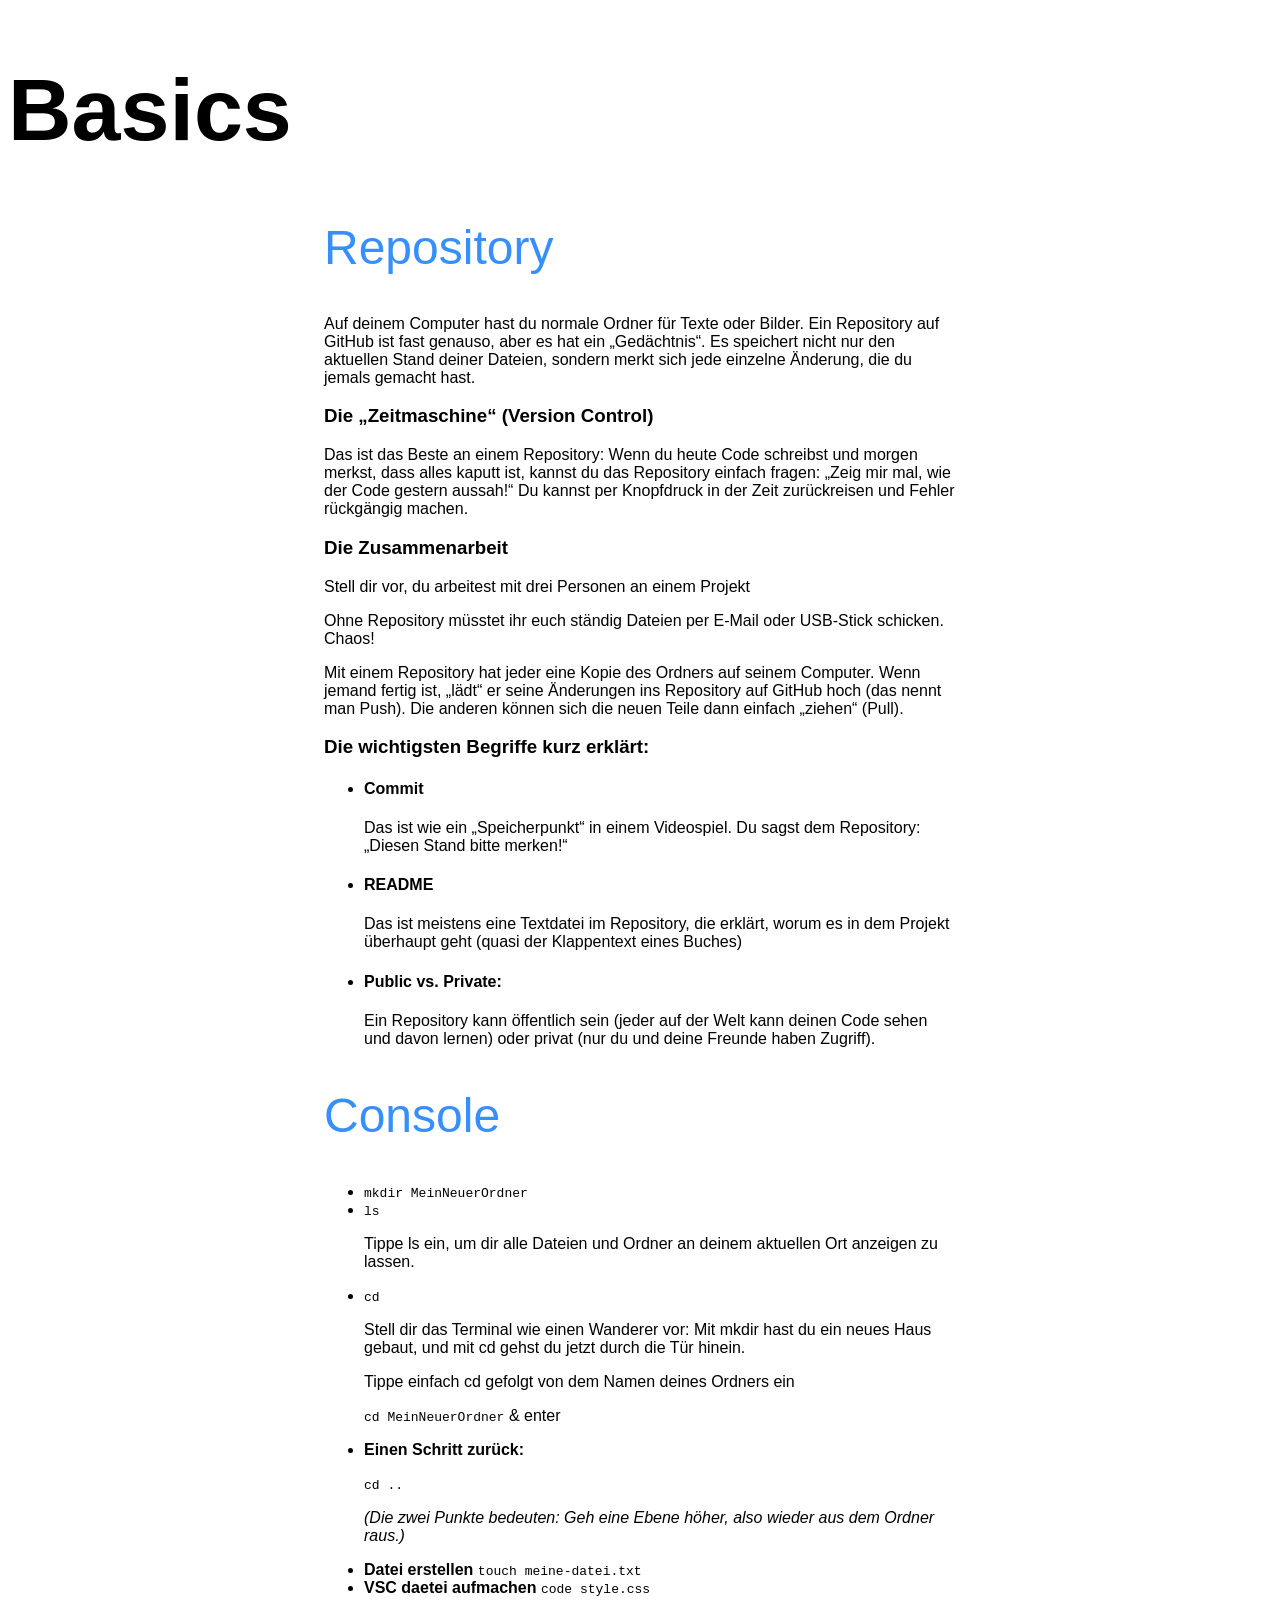
==== index.html @ eafca386 "content update" ====
<!DOCTYPE html>
<html lang="en">
<head>
    <meta charset="UTF-8">
    <meta name="viewport" content="width=device-width, initial-scale=1.0">
    <title>pian 01</title>
    <link rel="stylesheet" href="css/style.css">
</head>
<body>
    <h1>Basics</h1>

    <section>
    <h2>Repository</h2>
    <p>Auf deinem Computer hast du normale Ordner für Texte oder Bilder. Ein Repository auf GitHub ist fast genauso, aber es hat ein „Gedächtnis“. Es speichert nicht nur den aktuellen Stand deiner Dateien, sondern merkt sich jede einzelne Änderung, die du jemals gemacht hast.</h2>

        <h3>Die „Zeitmaschine“ (Version Control)</h3>
    <p>Das ist das Beste an einem Repository: Wenn du heute Code schreibst und morgen merkst, dass alles kaputt ist, kannst du das Repository einfach fragen: „Zeig mir mal, wie der Code gestern aussah!“ Du kannst per Knopfdruck in der Zeit zurückreisen und Fehler rückgängig machen.</p>
    <h3>Die Zusammenarbeit</h3>
        <p>
            Stell dir vor, du arbeitest mit drei Personen an einem Projekt
        </p>
        <p>Ohne Repository müsstet ihr euch ständig Dateien per E-Mail oder USB-Stick schicken. Chaos!</p>
     <p>
        Mit einem Repository hat jeder eine Kopie des Ordners auf seinem Computer. Wenn jemand fertig ist, „lädt“ er seine Änderungen ins Repository auf GitHub hoch (das nennt man Push). Die anderen können sich die neuen Teile dann einfach „ziehen“ (Pull).
    </p>

        <h3>Die wichtigsten Begriffe kurz erklärt:</h3>
        <ul>
            <li>
                <h4>Commit</h4>
                <p>Das ist wie ein „Speicherpunkt“ in einem Videospiel. Du sagst dem Repository: „Diesen Stand bitte merken!“</p>
            </li>
            <li>
                <h4>README</h4>
                <p>
                    Das ist meistens eine Textdatei im Repository, die erklärt, worum es in dem Projekt überhaupt geht (quasi der Klappentext eines Buches)
                </p>

            </li>
            <li>
                <h4>Public vs. Private:</h4>
                <p>
                Ein Repository kann öffentlich sein (jeder auf der Welt kann deinen Code sehen und davon lernen) oder privat (nur du und deine Freunde haben Zugriff).
                </p>
            </li>
        </ul>

    </section>


    <section>
        <h2>Console</h2>
        <ul>
                <li>
                    <code>mkdir MeinNeuerOrdner</code>

                </li>
                <li>
                    <code>ls</code>
                    <p>
                        Tippe ls ein, um dir alle Dateien und Ordner an deinem aktuellen Ort anzeigen zu lassen.
                    </p>
                </li>
                <li>
                    <code>cd</code>
                    <p>
                    Stell dir das Terminal wie einen Wanderer vor: Mit mkdir hast du ein neues Haus gebaut, und mit cd gehst du jetzt durch die Tür hinein.
                    </p>
                    <p>
                        Tippe einfach cd gefolgt von dem Namen deines Ordners ein
                    </p>
                    <code>cd MeinNeuerOrdner</code> & enter
                </li>

                <li>
                    <p><strong>Einen Schritt zurück:</strong></p>
                    <code>cd ..</code>
                    <p>
                        <em>(Die zwei Punkte bedeuten: Geh eine Ebene höher, also wieder aus dem Ordner raus.)</em>
                    </p>
                </li>
                <li>
                    <strong>Datei erstellen</strong>
                    <code>touch meine-datei.txt</code>
                </li>
                <li>
                    <strong>VSC daetei aufmachen</strong>
                    <code>code style.css</code>
                </li>
        </ul>

        
    </section>
</body>
</html>
---- css/style.css ----
body{
    font-family: -apple-system, BlinkMacSystemFont, avenir next, avenir, segoe ui, helvetica neue, Adwaita Sans, Cantarell, Ubuntu, roboto, noto, helvetica, arial, sans-serif;

}
h1{
font-size: 88px;
}

h2{
    font-size: 48px;
    color: #378ffb;
    font-weight: 300;
}
section{

    max-width: 50%;
    margin: 0 auto;
}
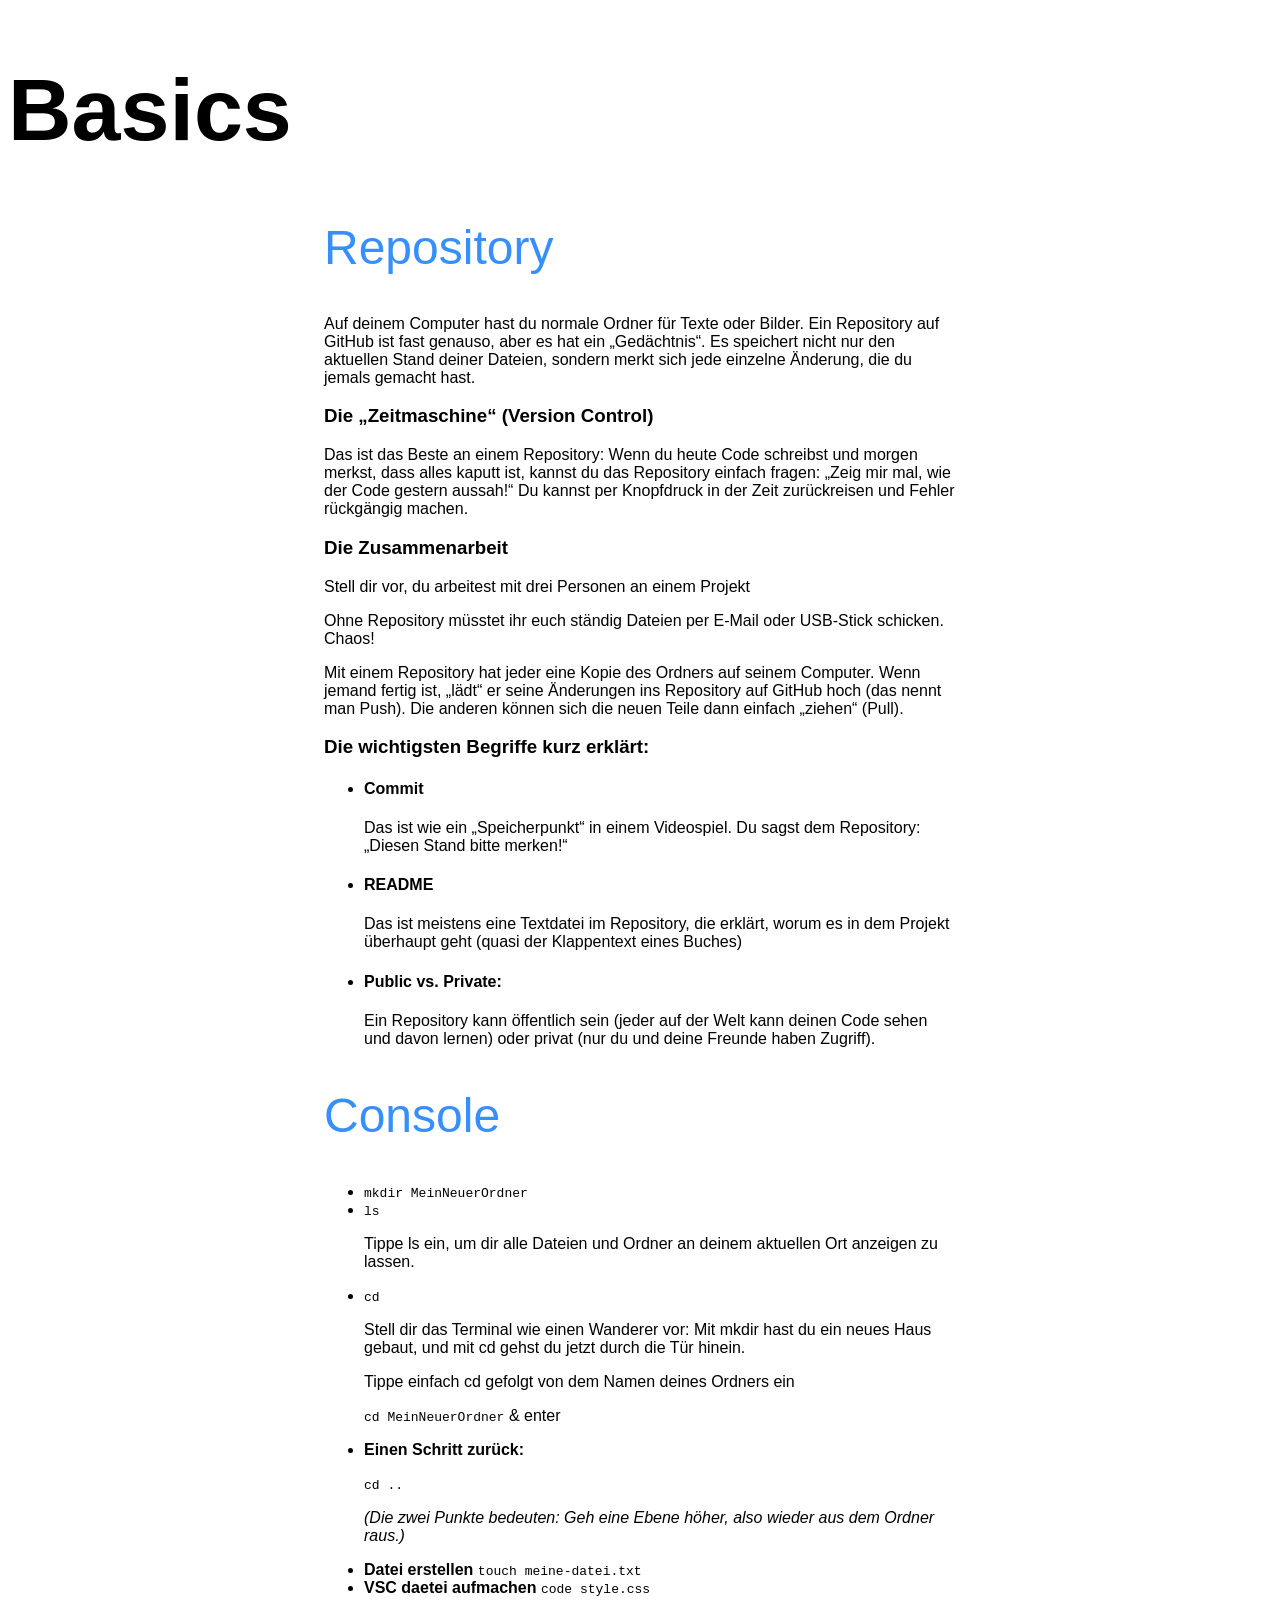
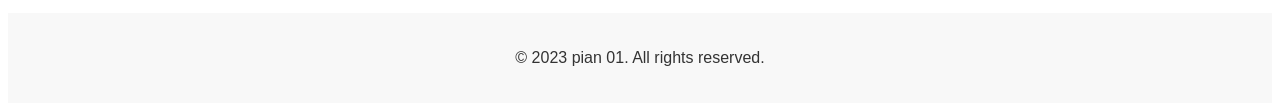
==== commit dde4be35: "update" ====
--- a/index.html
+++ b/index.html
@@ -91,5 +91,8 @@
 
         
     </section>
+    <footer>
+        <p>&copy; 2023 pian 01. All rights reserved.</p>
+    </footer>
 </body>
 </html>
--- a/css/style.css
+++ b/css/style.css
@@ -16,4 +16,11 @@
 
     max-width: 50%;
     margin: 0 auto;
+}
+footer{
+    text-align: center;
+    padding: 20px;
+    background-color: #f8f8f8;
+    color: #333;
+    font-size: 16px;
 }
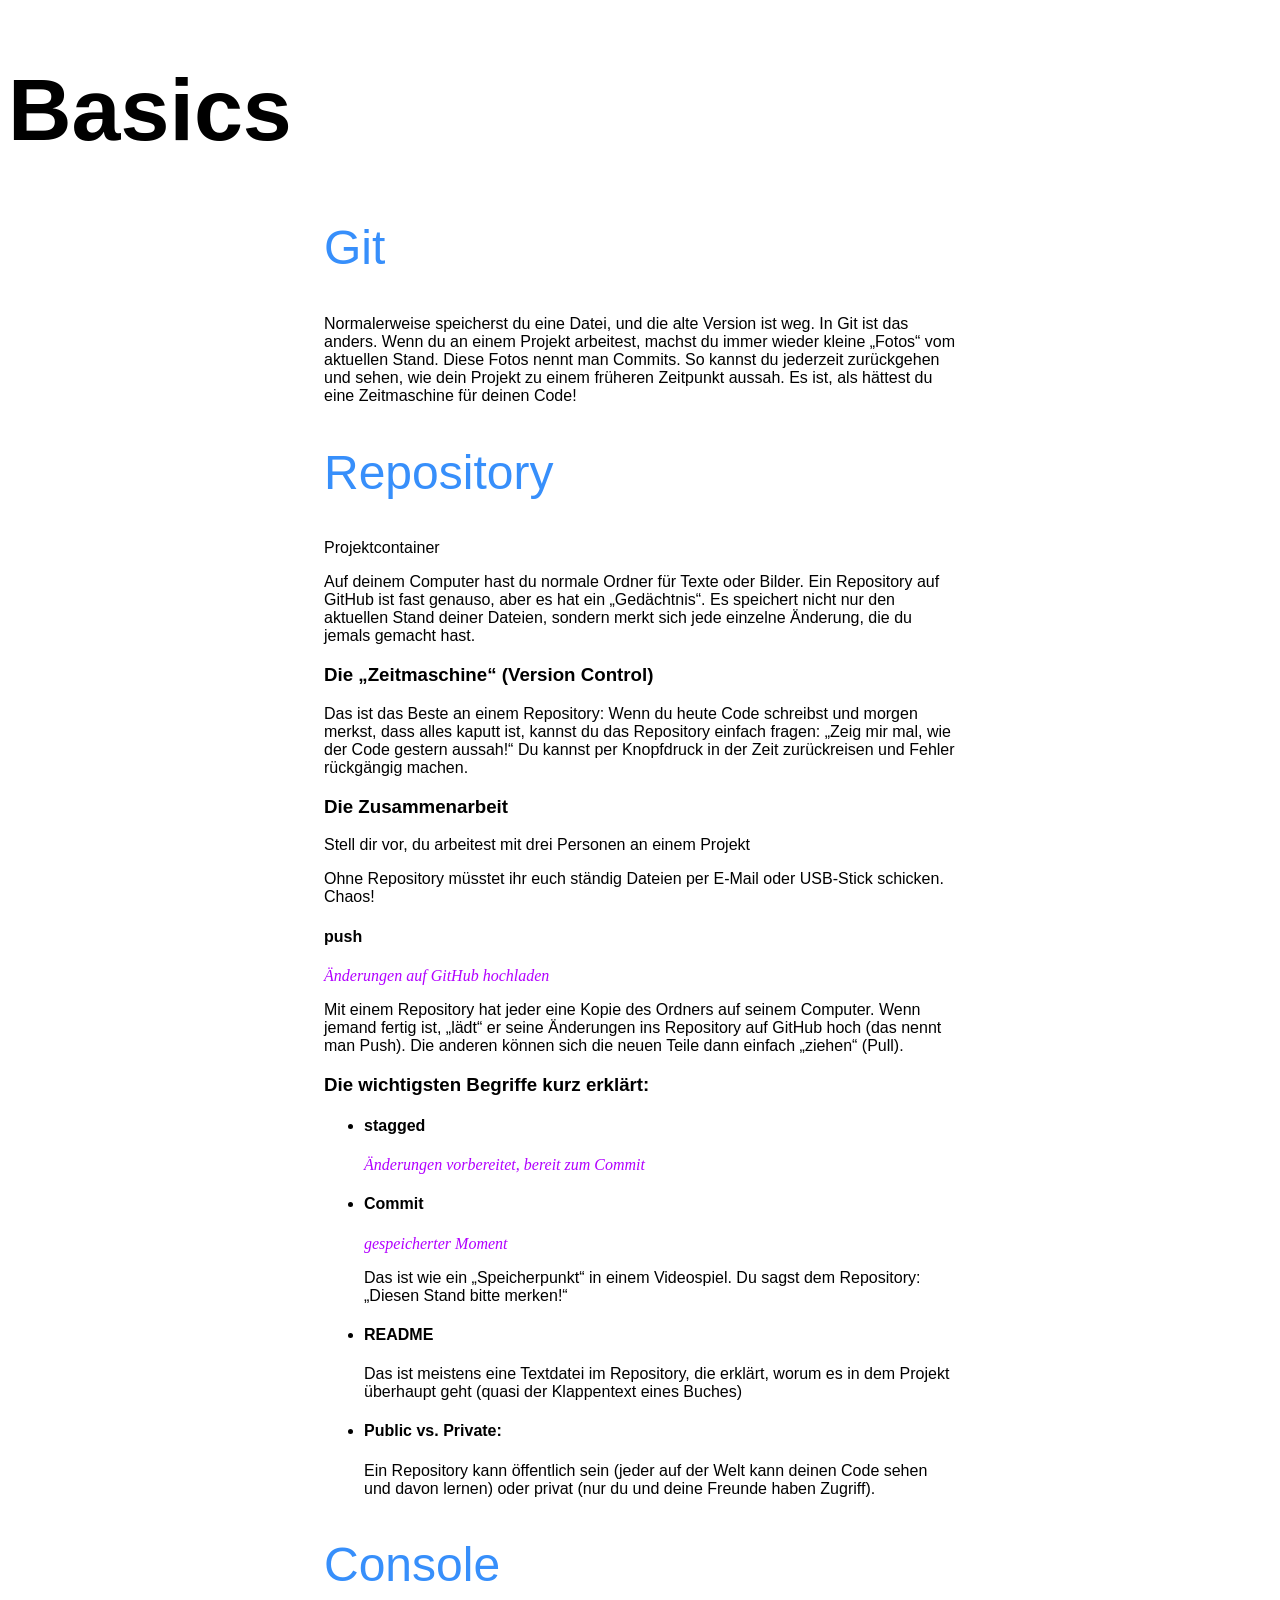
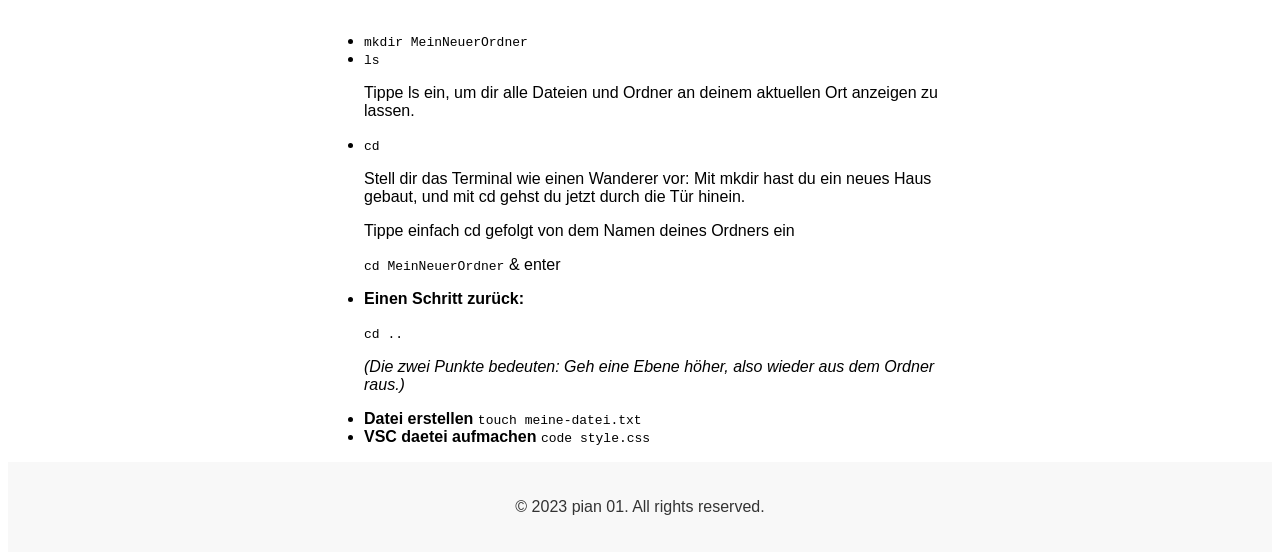
==== commit 0e92eac7: "content update" ====
--- a/index.html
+++ b/index.html
@@ -10,7 +10,19 @@
     <h1>Basics</h1>
 
     <section>
+        <h2>Git</h2>
+        <p>
+            Normalerweise speicherst du eine Datei, und die alte Version ist weg. In Git ist das anders. Wenn du an einem Projekt arbeitest, machst du immer wieder kleine „Fotos“ vom aktuellen Stand. Diese Fotos nennt man Commits. So kannst du jederzeit zurückgehen und sehen, wie dein Projekt zu einem früheren Zeitpunkt aussah. Es ist, als hättest du eine Zeitmaschine für deinen Code!
+        </p>
+    </section>
+
+
+
+    <section>
     <h2>Repository</h2>
+    <p>
+        Projektcontainer
+    </p>
     <p>Auf deinem Computer hast du normale Ordner für Texte oder Bilder. Ein Repository auf GitHub ist fast genauso, aber es hat ein „Gedächtnis“. Es speichert nicht nur den aktuellen Stand deiner Dateien, sondern merkt sich jede einzelne Änderung, die du jemals gemacht hast.</h2>
 
         <h3>Die „Zeitmaschine“ (Version Control)</h3>
@@ -20,6 +32,10 @@
             Stell dir vor, du arbeitest mit drei Personen an einem Projekt
         </p>
         <p>Ohne Repository müsstet ihr euch ständig Dateien per E-Mail oder USB-Stick schicken. Chaos!</p>
+
+
+    <h4>push</h4>
+    <p class="vokabel">Änderungen auf GitHub hochladen</p>
      <p>
         Mit einem Repository hat jeder eine Kopie des Ordners auf seinem Computer. Wenn jemand fertig ist, „lädt“ er seine Änderungen ins Repository auf GitHub hoch (das nennt man Push). Die anderen können sich die neuen Teile dann einfach „ziehen“ (Pull).
     </p>
@@ -27,7 +43,16 @@
         <h3>Die wichtigsten Begriffe kurz erklärt:</h3>
         <ul>
             <li>
+                <h4>stagged</h4>
+                <p class="vokabel">
+                    Änderungen vorbereitet, bereit zum Commit
+                </p>
+            </li>
+            <li>
                 <h4>Commit</h4>
+                <p class="vokabel">
+                    gespeicherter Moment
+                </p>
                 <p>Das ist wie ein „Speicherpunkt“ in einem Videospiel. Du sagst dem Repository: „Diesen Stand bitte merken!“</p>
             </li>
             <li>
--- a/css/style.css
+++ b/css/style.css
@@ -23,4 +23,12 @@
     background-color: #f8f8f8;
     color: #333;
     font-size: 16px;
+}
+
+.vokabel{
+    font-size: 16px;
+    color: #b200ff;
+    font-weight: 400;
+    font-family: Georgia, 'Times New Roman', Times, serif;
+    font-style: italic;
 }
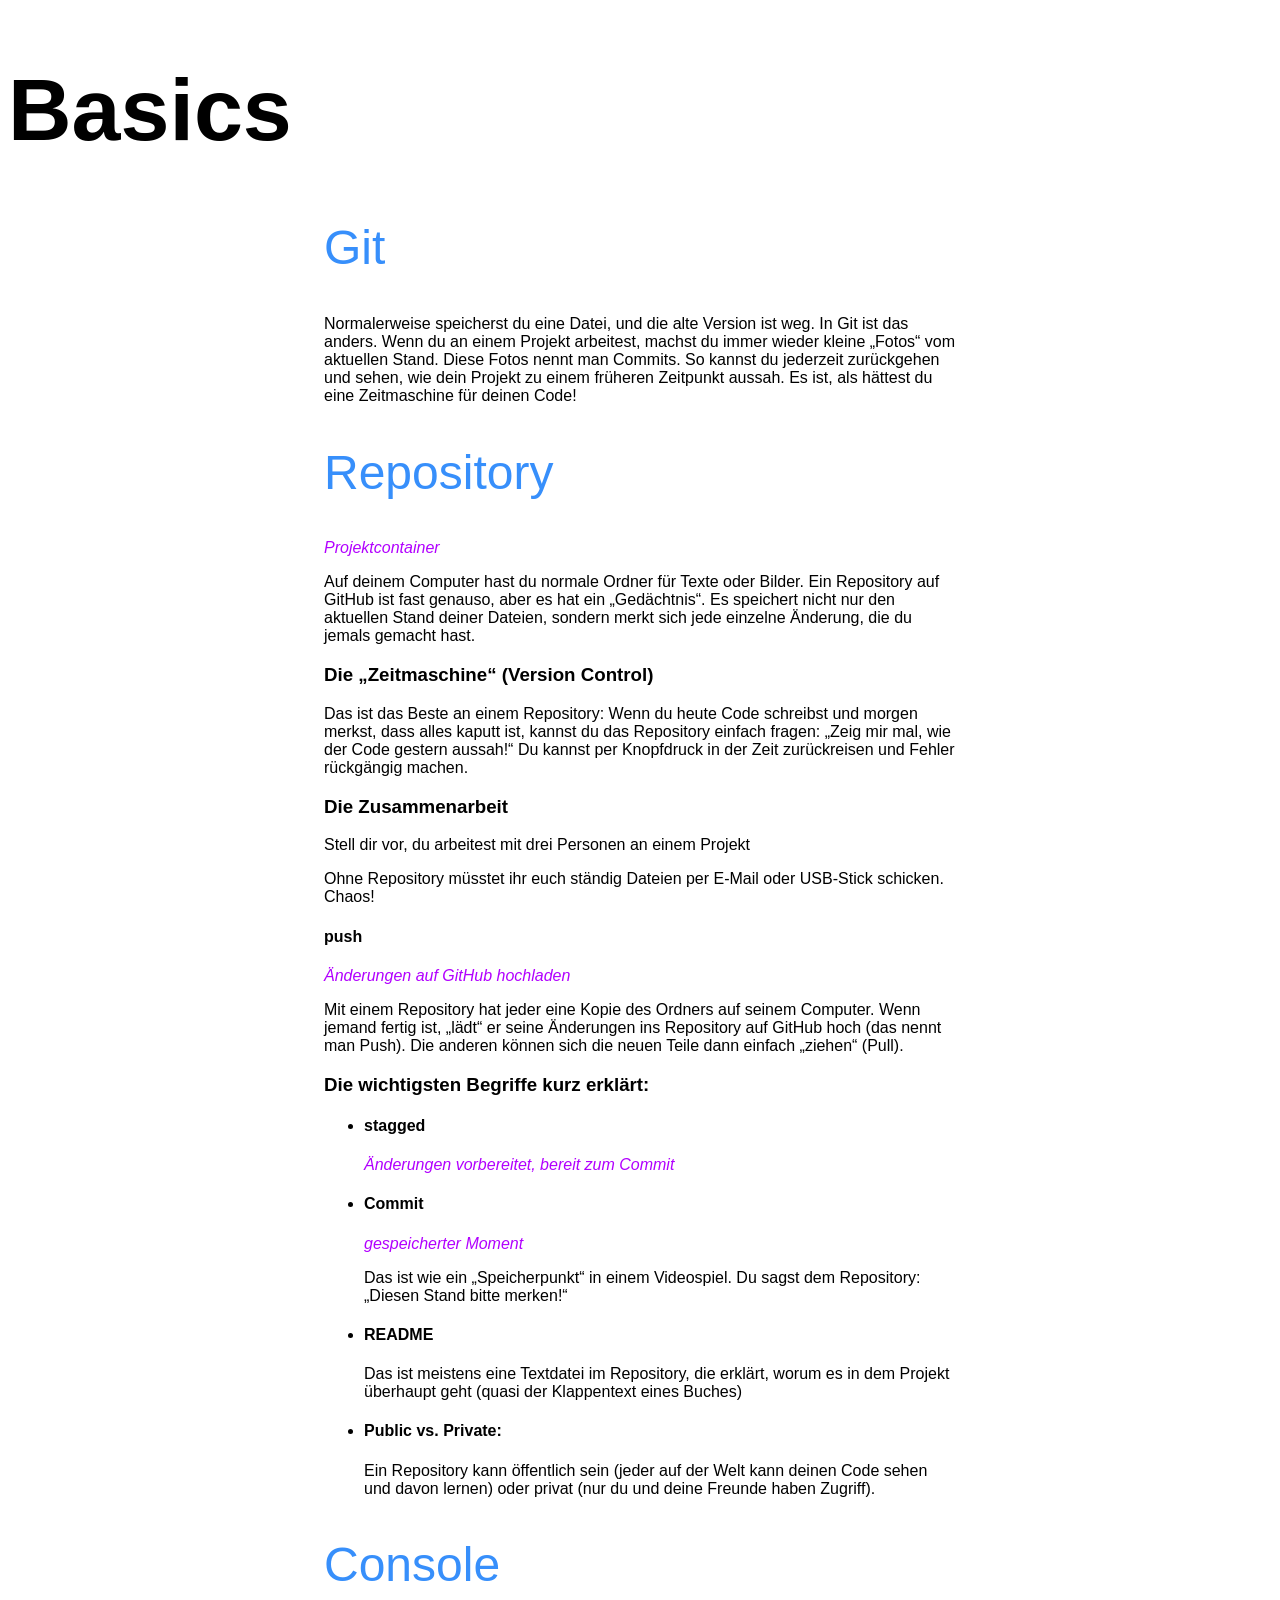
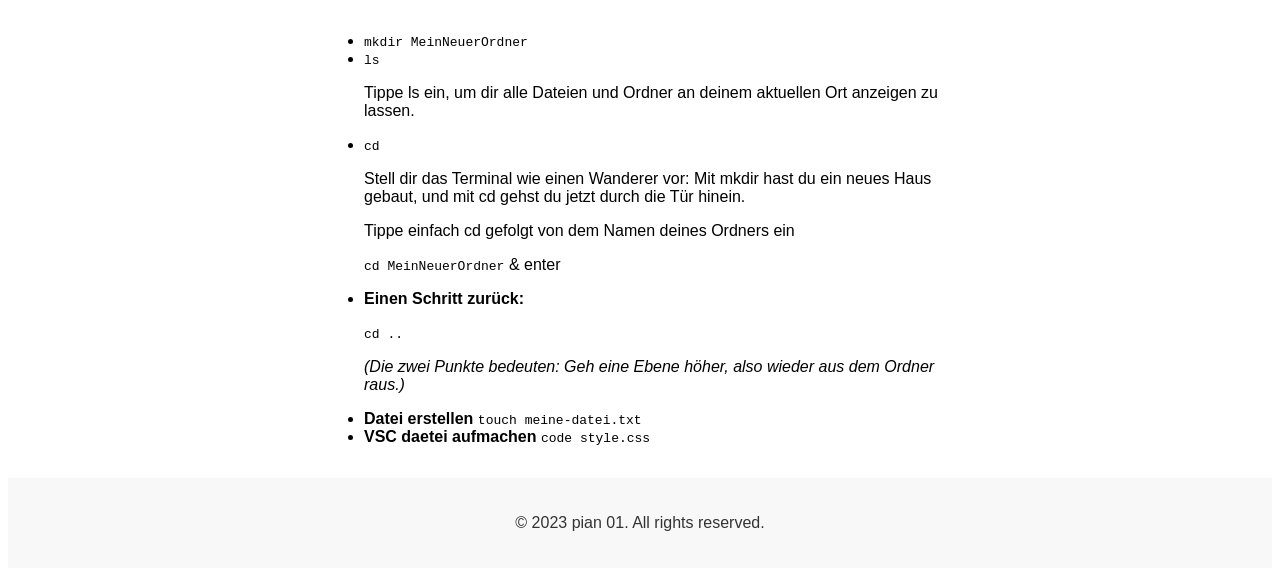
==== commit 87746ef0: "update" ====
--- a/index.html
+++ b/index.html
@@ -20,7 +20,7 @@
 
     <section>
     <h2>Repository</h2>
-    <p>
+    <p class="vokabel">
         Projektcontainer
     </p>
     <p>Auf deinem Computer hast du normale Ordner für Texte oder Bilder. Ein Repository auf GitHub ist fast genauso, aber es hat ein „Gedächtnis“. Es speichert nicht nur den aktuellen Stand deiner Dateien, sondern merkt sich jede einzelne Änderung, die du jemals gemacht hast.</h2>
--- a/css/style.css
+++ b/css/style.css
@@ -16,6 +16,7 @@
 
     max-width: 50%;
     margin: 0 auto;
+    margin-bottom: 2rem;
 }
 footer{
     text-align: center;
@@ -28,7 +29,7 @@
 .vokabel{
     font-size: 16px;
     color: #b200ff;
-    font-weight: 400;
-    font-family: Georgia, 'Times New Roman', Times, serif;
+    font-weight: 300;
+    /* font-family: Georgia, 'Times New Roman', Times, serif; */
     font-style: italic;
 }
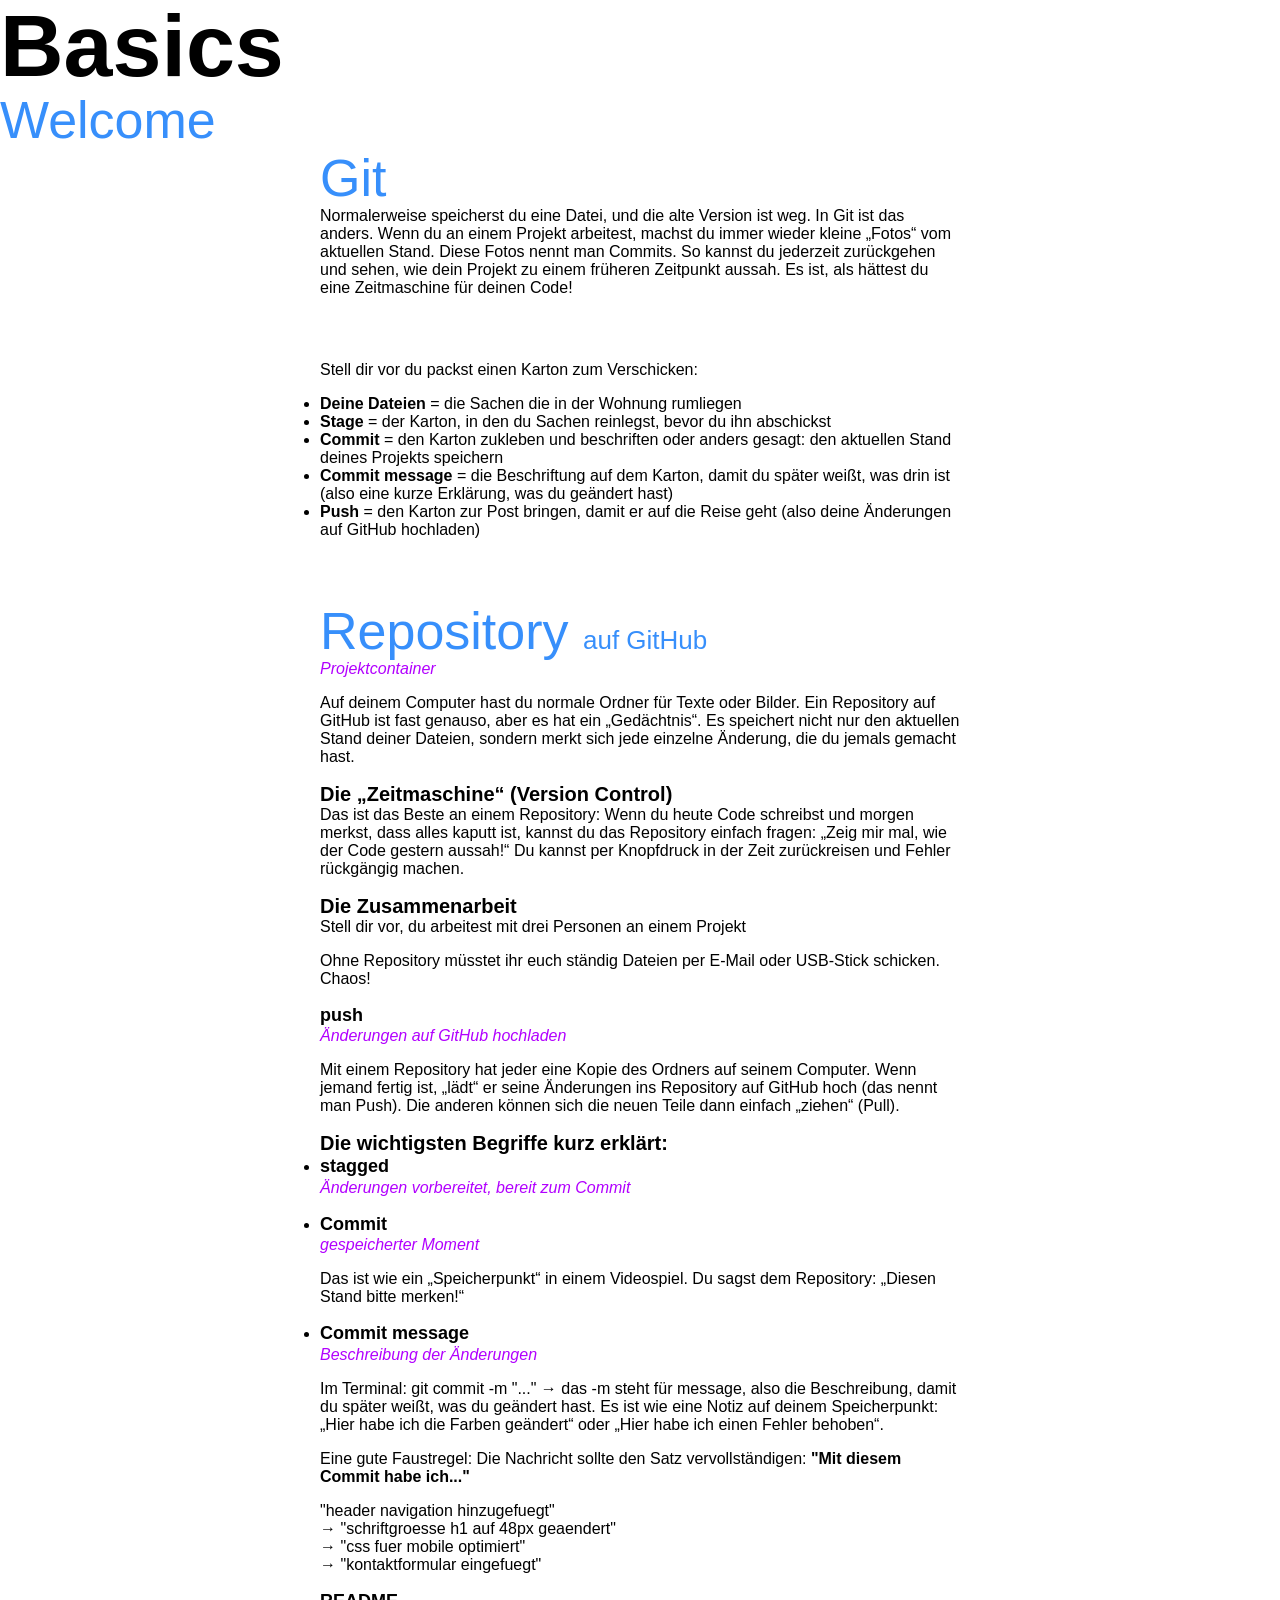
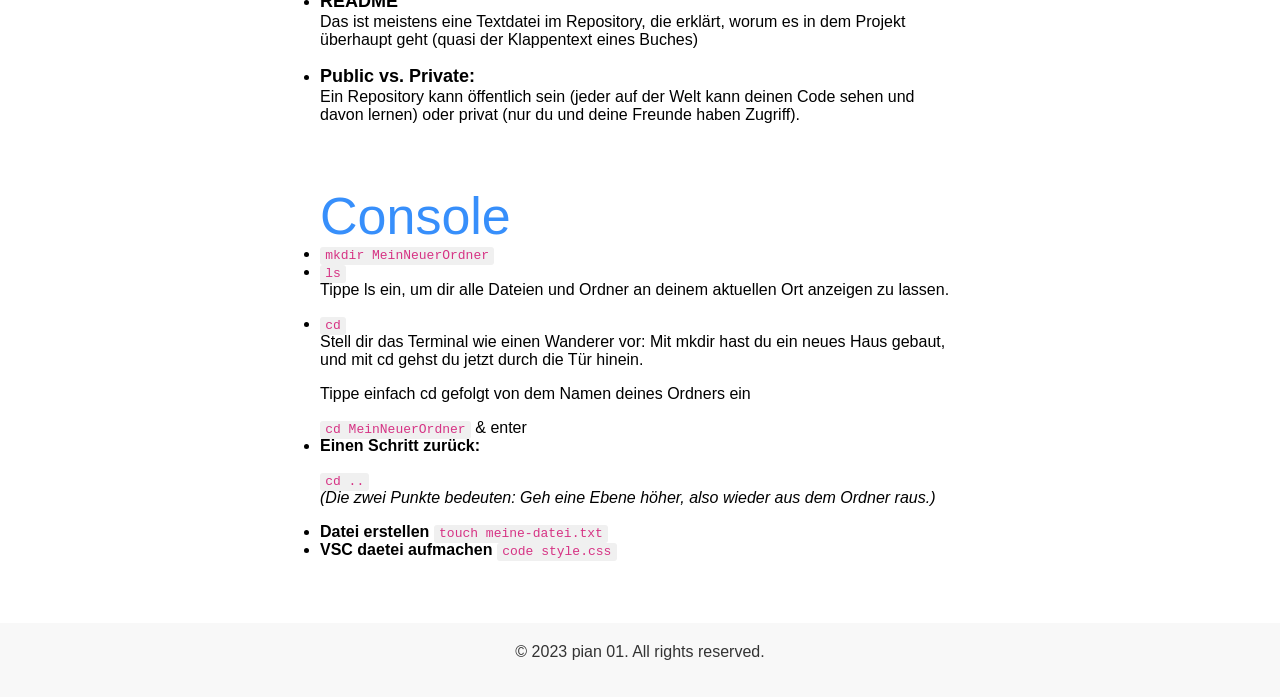
==== commit e5cf8a2e: "add Welcome heading and expand content and styles - add h2 "Welcome" after the main h1 - add Karton/" ====
--- a/index.html
+++ b/index.html
@@ -8,6 +8,7 @@
 </head>
 <body>
     <h1>Basics</h1>
+    <h2>Welcome</h2>
 
     <section>
         <h2>Git</h2>
@@ -17,9 +18,29 @@
     </section>
 
 
+    <section>
+        <p>
+            Stell dir vor du packst einen Karton zum Verschicken:
+        </p>
+        <ul>
+            <li><strong>Deine Dateien</strong> = die Sachen die in der Wohnung rumliegen</li>
+            <li>
+                <strong>Stage</strong> = der Karton, in den du Sachen reinlegst, bevor du ihn abschickst
+            </li>
+            <li><strong>Commit</strong> = den Karton zukleben und beschriften oder anders gesagt: den aktuellen Stand deines Projekts speichern
+            </li>
+            <li>
+                <strong>Commit message </strong> = die Beschriftung auf dem Karton, damit du später weißt, was drin ist (also eine kurze Erklärung, was du geändert hast)
+            </li>
+            <li>
+                <strong>Push</strong> = den Karton zur Post bringen, damit er auf die Reise geht (also deine Änderungen auf GitHub hochladen)
+            </li>
+        </ul>
+    </section>
+
 
     <section>
-    <h2>Repository</h2>
+    <h2>Repository <span>auf GitHub</span></h2>
     <p class="vokabel">
         Projektcontainer
     </p>
@@ -55,6 +76,25 @@
                 </p>
                 <p>Das ist wie ein „Speicherpunkt“ in einem Videospiel. Du sagst dem Repository: „Diesen Stand bitte merken!“</p>
             </li>
+            <li>
+                <h4>Commit message</h4>
+                <p class="vokabel">
+                    Beschreibung der Änderungen
+                </p>  
+                <p>
+                Im Terminal: git commit -m "..." → das -m steht für message, also die Beschreibung, damit du später weißt, was du geändert hast. Es ist wie eine Notiz auf deinem Speicherpunkt: „Hier habe ich die Farben geändert“ oder „Hier habe ich einen Fehler behoben“.
+                </p>  
+                <p>
+                Eine gute Faustregel: Die Nachricht sollte den Satz vervollständigen: <strong>"Mit diesem Commit habe ich..."</strong>
+                </p>
+                <p>
+                 "header navigation hinzugefuegt"<br>
+→ "schriftgroesse h1 auf 48px geaendert"  <br>
+→ "css fuer mobile optimiert"<br>
+→ "kontaktformular eingefuegt"
+                </p>
+            </li>
+
             <li>
                 <h4>README</h4>
                 <p>
--- a/css/style.css
+++ b/css/style.css
@@ -1,22 +1,64 @@
 
+
+* {
+    margin: 0;
+    padding: 0;
+    box-sizing: border-box;
+}
 body{
     font-family: -apple-system, BlinkMacSystemFont, avenir next, avenir, segoe ui, helvetica neue, Adwaita Sans, Cantarell, Ubuntu, roboto, noto, helvetica, arial, sans-serif;
 
 }
-h1{
-font-size: 88px;
+p {
+    margin-bottom: 1em;
 }
 
-h2{
-    font-size: 48px;
+h1 {
+    font-size: 88px;
+    font-weight: 800;
+    line-height: 1.05;
+}
+
+h2 {
+    font-size: 52px;
     color: #378ffb;
     font-weight: 300;
+    line-height: 1.1;
+}
+h2 span{
+    font-size: 0.5em;
+    
+    font-weight: 400;
+}
+
+h3 {
+    font-size: 20px;
+    font-weight: 600;
+    line-height: 1.2;
+}
+
+h4 {
+    font-size: 18px;
+    font-weight: 600;
+    line-height: 1.3;
+}
+
+h5 {
+    font-size: 18px;
+    font-weight: 500;
+}
+
+h6 {
+    font-size: 16px;
+    font-weight: 500;
+    text-transform: uppercase;
+    letter-spacing: 0.05em;
 }
 section{
 
     max-width: 50%;
     margin: 0 auto;
-    margin-bottom: 2rem;
+    margin-bottom: 4rem;
 }
 footer{
     text-align: center;
@@ -26,6 +68,13 @@
     font-size: 16px;
 }
 
+code {
+    background-color: #f0f0f0;
+    color: #d63384;
+    padding: 0.1em 0.4em;
+    border-radius: 3px;
+}
+
 .vokabel{
     font-size: 16px;
     color: #b200ff;
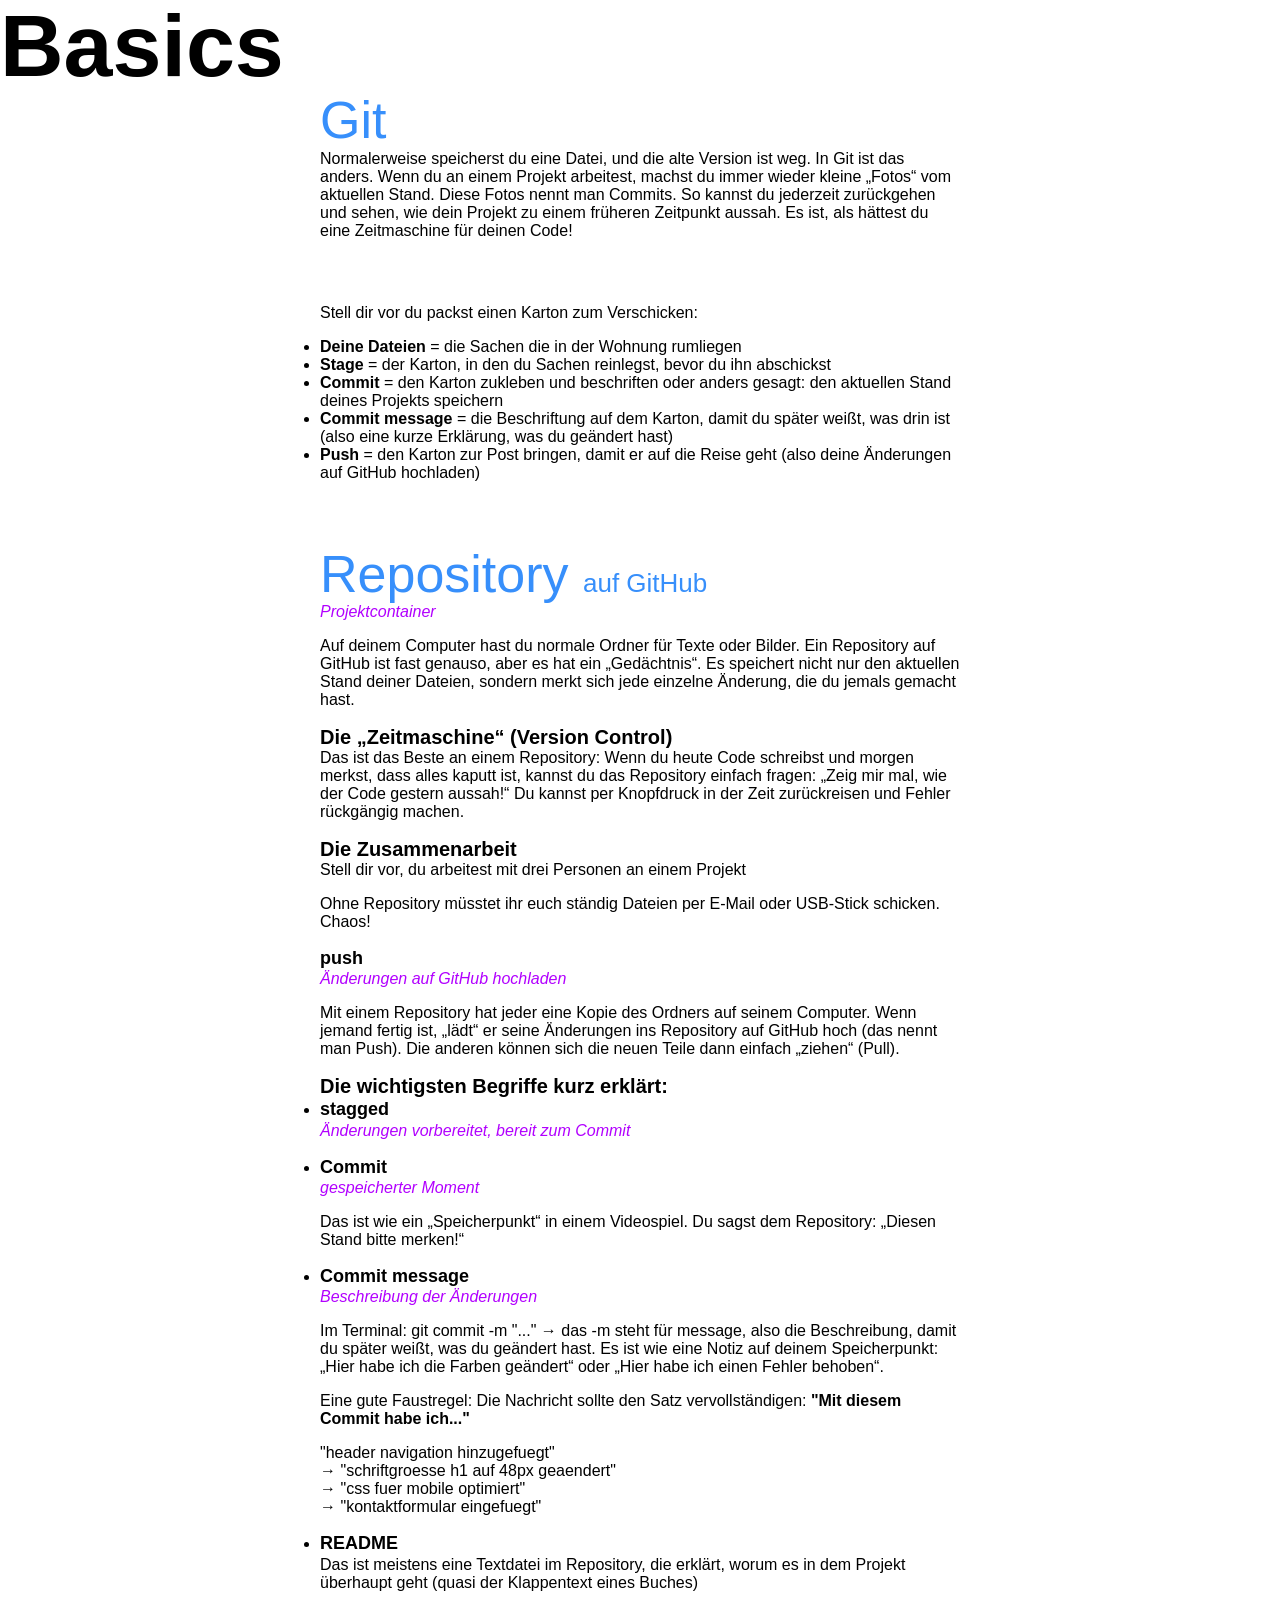
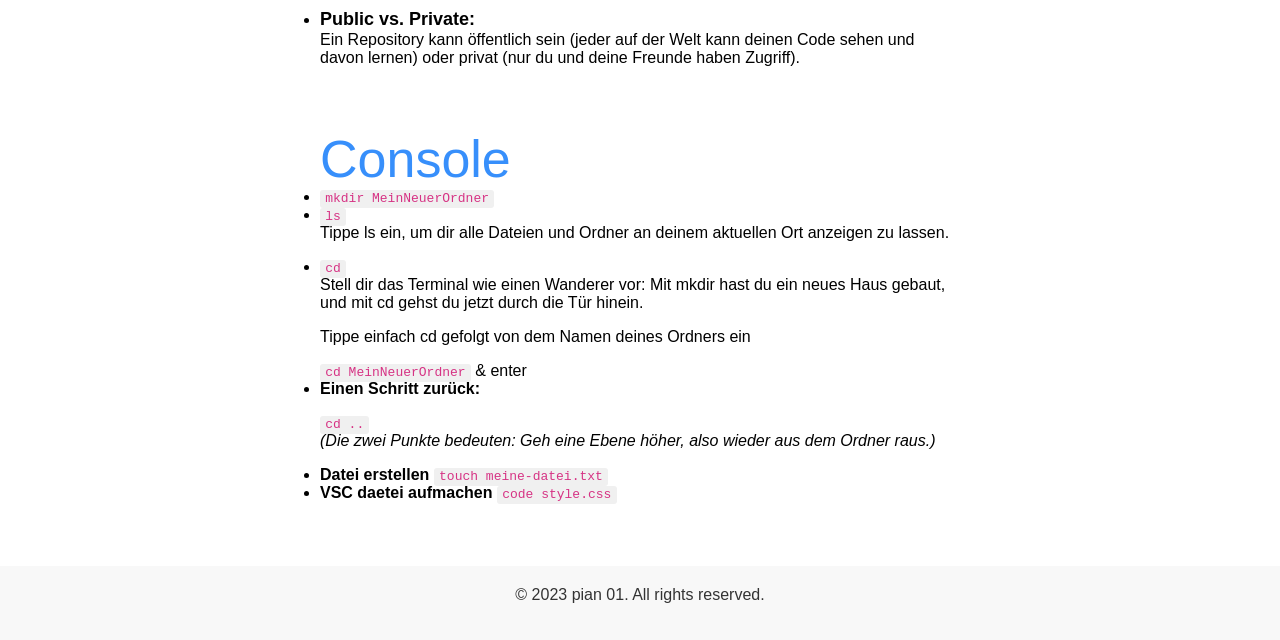
==== commit 8c6cfc8a: "remove Welcome h2 Co-Authored-By: Claude Sonnet 4.6 <noreply@anthropic.com>" ====
--- a/index.html
+++ b/index.html
@@ -8,7 +8,6 @@
 </head>
 <body>
     <h1>Basics</h1>
-    <h2>Welcome</h2>
 
     <section>
         <h2>Git</h2>
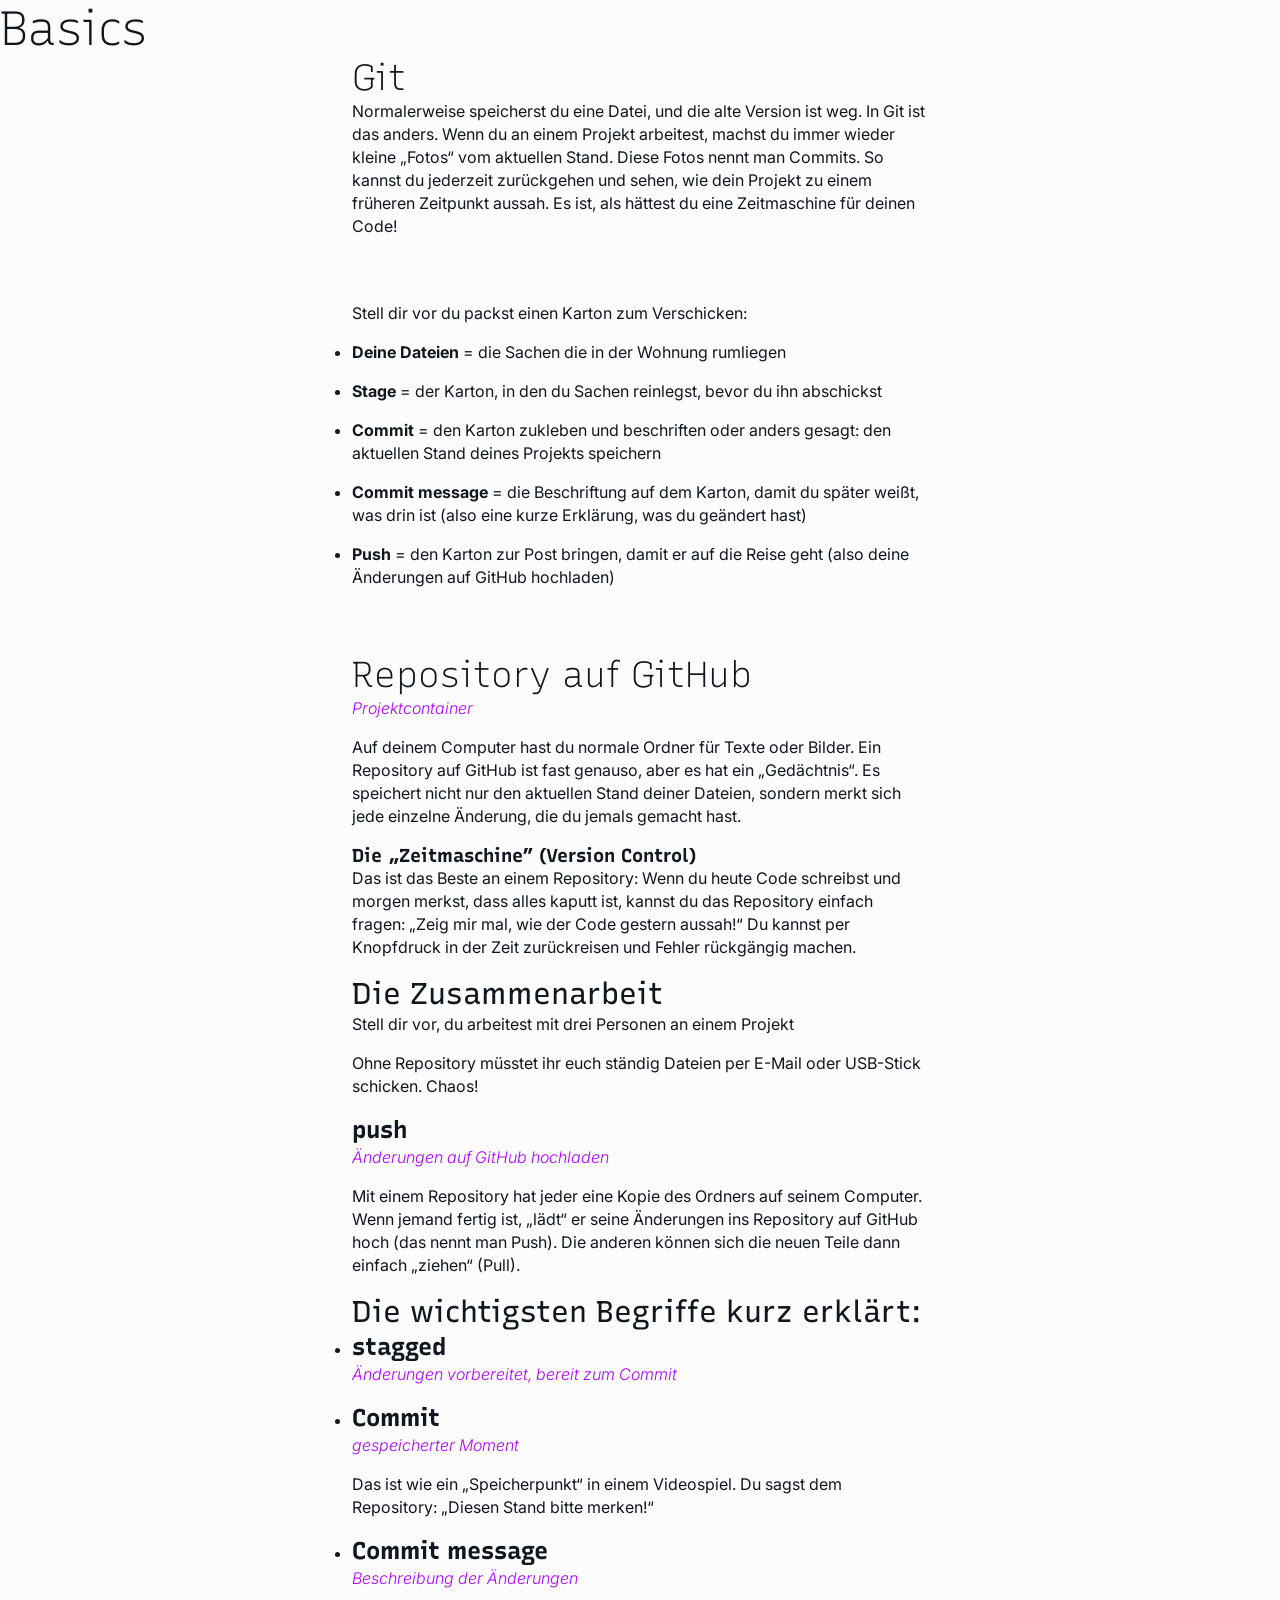
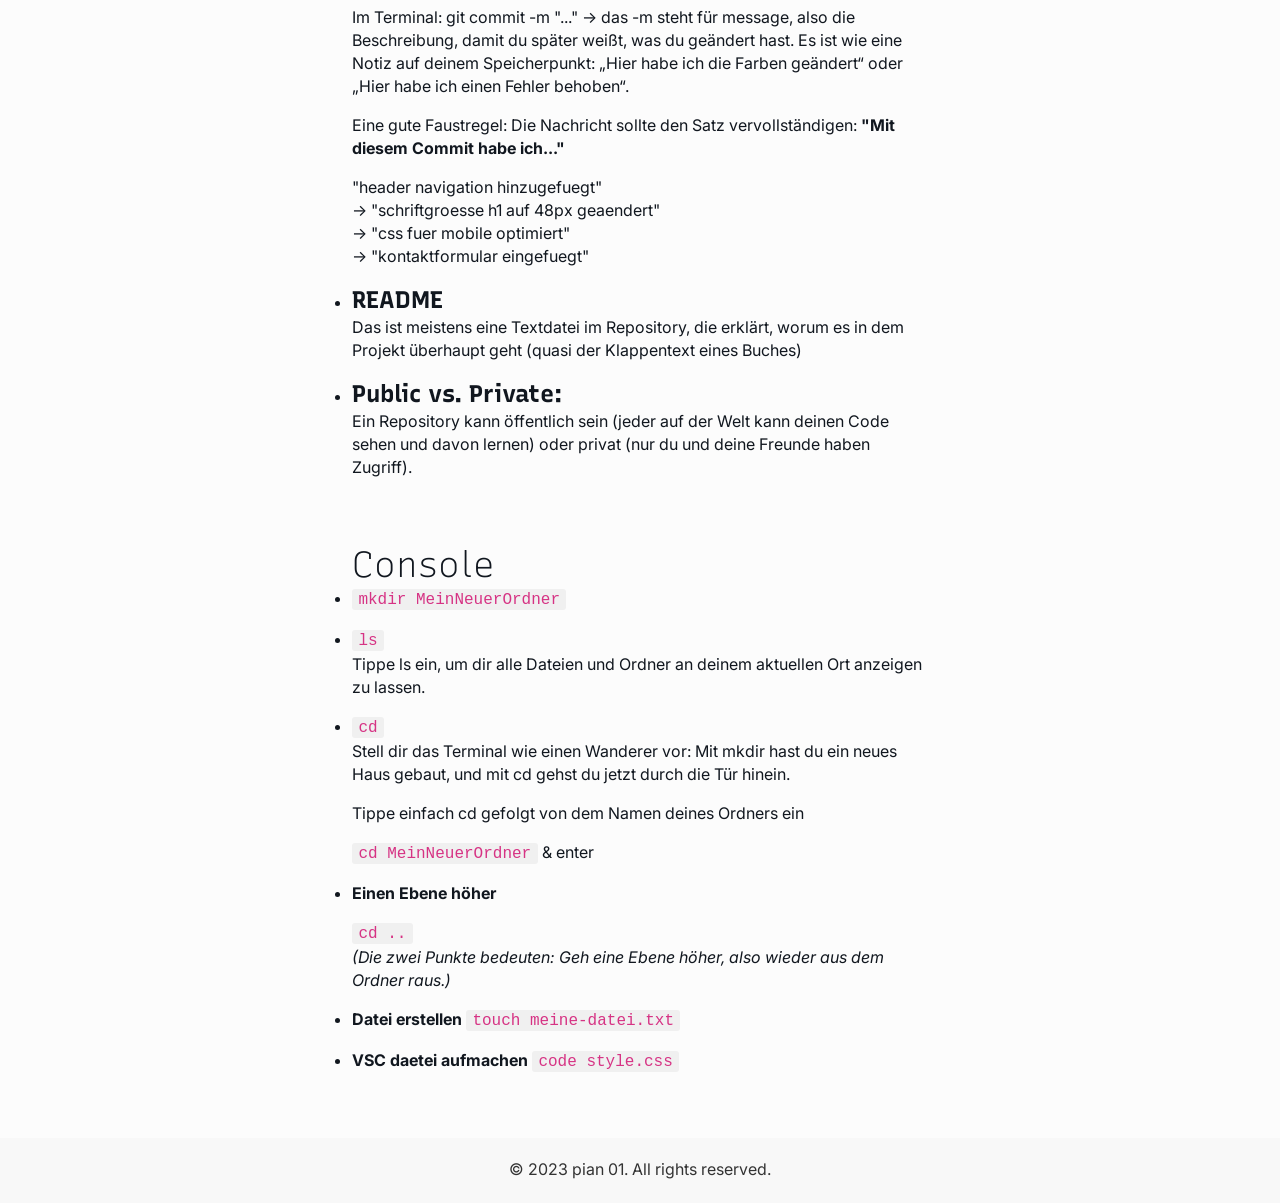
==== commit 8b4cdc38: "Add about tokens and vocabulary pages with styling updates" ====
--- a/index.html
+++ b/index.html
@@ -4,13 +4,18 @@
     <meta charset="UTF-8">
     <meta name="viewport" content="width=device-width, initial-scale=1.0">
     <title>pian 01</title>
+    <link rel="preconnect" href="https://fonts.googleapis.com">
+    <link rel="preconnect" href="https://fonts.gstatic.com" crossorigin>
+    <link href="https://fonts.googleapis.com/css2?family=Recursive:wght@300..1000&display=swap" rel="stylesheet">
+    <link href="https://fonts.googleapis.com/css2?family=Inter+Tight:ital,wght@0,100..900;1,100..900&display=swap" rel="stylesheet">
+    <link href="https://fonts.googleapis.com/css2?family=Inter:ital,opsz,wght@0,14..32,100..900;1,14..32,100..900&display=swap" rel="stylesheet">
     <link rel="stylesheet" href="css/style.css">
 </head>
 <body>
-    <h1>Basics</h1>
+    <h1 class="heading-lg fw-light">Basics</h1>
 
     <section>
-        <h2>Git</h2>
+        <h2 class="heading-md fw-light">Git</h2>
         <p>
             Normalerweise speicherst du eine Datei, und die alte Version ist weg. In Git ist das anders. Wenn du an einem Projekt arbeitest, machst du immer wieder kleine „Fotos“ vom aktuellen Stand. Diese Fotos nennt man Commits. So kannst du jederzeit zurückgehen und sehen, wie dein Projekt zu einem früheren Zeitpunkt aussah. Es ist, als hättest du eine Zeitmaschine für deinen Code!
         </p>
@@ -39,44 +44,44 @@
 
 
     <section>
-    <h2>Repository <span>auf GitHub</span></h2>
+    <h2 class="heading-md fw-light">Repository <span>auf GitHub</span></h2>
     <p class="vokabel">
         Projektcontainer
     </p>
     <p>Auf deinem Computer hast du normale Ordner für Texte oder Bilder. Ein Repository auf GitHub ist fast genauso, aber es hat ein „Gedächtnis“. Es speichert nicht nur den aktuellen Stand deiner Dateien, sondern merkt sich jede einzelne Änderung, die du jemals gemacht hast.</h2>
 
-        <h3>Die „Zeitmaschine“ (Version Control)</h3>
+        <h3 class=”heading-sm fw-regular”>Die „Zeitmaschine” (Version Control)</h3>
     <p>Das ist das Beste an einem Repository: Wenn du heute Code schreibst und morgen merkst, dass alles kaputt ist, kannst du das Repository einfach fragen: „Zeig mir mal, wie der Code gestern aussah!“ Du kannst per Knopfdruck in der Zeit zurückreisen und Fehler rückgängig machen.</p>
-    <h3>Die Zusammenarbeit</h3>
+    <h3 class="heading-sm fw-regular">Die Zusammenarbeit</h3>
         <p>
             Stell dir vor, du arbeitest mit drei Personen an einem Projekt
         </p>
         <p>Ohne Repository müsstet ihr euch ständig Dateien per E-Mail oder USB-Stick schicken. Chaos!</p>
 
 
-    <h4>push</h4>
+    <h4 class="heading-xs fw-semibold">push</h4>
     <p class="vokabel">Änderungen auf GitHub hochladen</p>
      <p>
         Mit einem Repository hat jeder eine Kopie des Ordners auf seinem Computer. Wenn jemand fertig ist, „lädt“ er seine Änderungen ins Repository auf GitHub hoch (das nennt man Push). Die anderen können sich die neuen Teile dann einfach „ziehen“ (Pull).
     </p>
 
-        <h3>Die wichtigsten Begriffe kurz erklärt:</h3>
+        <h3 class="heading-sm fw-regular">Die wichtigsten Begriffe kurz erklärt:</h3>
         <ul>
             <li>
-                <h4>stagged</h4>
+                <h4 class="heading-xs fw-semibold">stagged</h4>
                 <p class="vokabel">
                     Änderungen vorbereitet, bereit zum Commit
                 </p>
             </li>
             <li>
-                <h4>Commit</h4>
+                <h4 class="heading-xs fw-semibold">Commit</h4>
                 <p class="vokabel">
                     gespeicherter Moment
                 </p>
                 <p>Das ist wie ein „Speicherpunkt“ in einem Videospiel. Du sagst dem Repository: „Diesen Stand bitte merken!“</p>
             </li>
             <li>
-                <h4>Commit message</h4>
+                <h4 class="heading-xs fw-semibold">Commit message</h4>
                 <p class="vokabel">
                     Beschreibung der Änderungen
                 </p>  
@@ -95,14 +100,14 @@
             </li>
 
             <li>
-                <h4>README</h4>
+                <h4 class="heading-xs fw-semibold">README</h4>
                 <p>
                     Das ist meistens eine Textdatei im Repository, die erklärt, worum es in dem Projekt überhaupt geht (quasi der Klappentext eines Buches)
                 </p>
 
             </li>
             <li>
-                <h4>Public vs. Private:</h4>
+                <h4 class="heading-xs fw-semibold">Public vs. Private:</h4>
                 <p>
                 Ein Repository kann öffentlich sein (jeder auf der Welt kann deinen Code sehen und davon lernen) oder privat (nur du und deine Freunde haben Zugriff).
                 </p>
@@ -113,7 +118,7 @@
 
 
     <section>
-        <h2>Console</h2>
+        <h2 class="heading-md fw-light">Console</h2>
         <ul>
                 <li>
                     <code>mkdir MeinNeuerOrdner</code>
@@ -137,7 +142,7 @@
                 </li>
 
                 <li>
-                    <p><strong>Einen Schritt zurück:</strong></p>
+                    <p><strong>Einen Ebene höher</strong></p>
                     <code>cd ..</code>
                     <p>
                         <em>(Die zwei Punkte bedeuten: Geh eine Ebene höher, also wieder aus dem Ordner raus.)</em>
--- a/css/style.css
+++ b/css/style.css
@@ -1,4 +1,44 @@
 
+
+:root {
+  --color-bg: #fcfcfc;
+  --color-text: #11171F;
+  --color-text-muted: #6b7280;
+  --color-accent: #FF3F66;
+  
+  --font-heading: 'Recursive', sans-serif;
+  --font-display: 'Inter Tight', sans-serif;
+
+  --heading-lg-size: 48px;
+  --heading-lg-line-height: 1.167;
+  --heading-lg-letter-spacing: -0.0121em;
+  --heading-md-size: 36px;
+  --heading-md-line-height: 1.222;
+  --heading-sm-size: 30px;
+  --heading-sm-line-height: 1.267;
+  --heading-xs-size: 24px;
+  --heading-xs-line-height: 1.333;
+  --display-lg-size: 48px;
+  --display-lg-line-height: 1.167;
+
+  --font-body: 'Inter', sans-serif;
+  --body-lg-size: 20px;
+  --body-lg-line-height: 1.35;
+  --body-md-size: 16px;
+  --body-md-line-height: 1.438;
+  --body-sm-size: 14px;
+  --body-sm-line-height: 1.429;
+  --body-xs-size: 12px;
+  --body-xs-line-height: 1.5;
+
+  --fw-light:     300;
+  --fw-regular:   400;
+  --fw-medium:    500;
+  --fw-semibold:  600;
+  --fw-bold:      700;
+  --fw-extrabold: 800;
+  --fw-black:     900;
+}
 
 * {
     margin: 0;
@@ -7,56 +47,126 @@
 }
 body{
     font-family: -apple-system, BlinkMacSystemFont, avenir next, avenir, segoe ui, helvetica neue, Adwaita Sans, Cantarell, Ubuntu, roboto, noto, helvetica, arial, sans-serif;
+    background-color: var(--color-bg);
+    color: var(--color-text);
+}
 
+dt {
+    font-family: var(--font-body);
+    font-size: var(--body-md-size);
+    line-height: var(--body-md-line-height);
+    font-weight: var(--fw-bold);
+    color: var(--color-accent);
 }
-p {
+
+dd {
+    font-family: var(--font-body);
+    font-size: var(--body-md-size);
+    line-height: var(--body-md-line-height);
+    font-weight: var(--fw-regular);
+    color: var(--color-text);
+}
+
+dd p {
+    font-family: var(--font-body);
+    font-size: var(--body-md-size);
+    line-height: var(--body-md-line-height);
+    font-weight: var(--fw-regular);
+    color: var(--color-text);
+}
+
+dd dl dt {
+    font-size: var(--body-sm-size);
+    line-height: var(--body-sm-line-height);
+    font-weight: var(--fw-bold);
+}
+
+dd dl dd {
+    font-size: var(--body-sm-size);
+    line-height: var(--body-sm-line-height);
+    font-weight: var(--fw-light);
+    color: var(--color-text-muted);
+}
+
+.example {
+    font-size: var(--body-sm-size);
+    line-height: var(--body-sm-line-height);
+    font-weight: var(--fw-light);
+    color: var(--color-text-muted);
+}
+p, li {
+    font-family: var(--font-body);
+    font-size: var(--body-md-size);
+    line-height: var(--body-md-line-height);
+    font-weight: var(--fw-regular);
     margin-bottom: 1em;
 }
 
-h1 {
-    font-size: 88px;
-    font-weight: 800;
-    line-height: 1.05;
+h1, h2, h3, h4, h5, h6 {
+    font-family: var(--font-heading);
 }
 
-h2 {
-    font-size: 52px;
-    color: #378ffb;
-    font-weight: 300;
-    line-height: 1.1;
-}
-h2 span{
-    font-size: 0.5em;
-    
-    font-weight: 400;
+.heading-lg {
+    font-family: var(--font-heading);
+    font-size: var(--heading-lg-size);
+    line-height: var(--heading-lg-line-height);
+    letter-spacing: var(--heading-lg-letter-spacing);
 }
 
-h3 {
-    font-size: 20px;
-    font-weight: 600;
-    line-height: 1.2;
+.heading-md {
+    font-family: var(--font-heading);
+    font-size: var(--heading-md-size);
+    line-height: var(--heading-md-line-height);
 }
 
-h4 {
-    font-size: 18px;
-    font-weight: 600;
-    line-height: 1.3;
+.heading-sm {
+    font-family: var(--font-heading);
+    font-size: var(--heading-sm-size);
+    line-height: var(--heading-sm-line-height);
 }
 
-h5 {
-    font-size: 18px;
-    font-weight: 500;
+.heading-xs {
+    font-family: var(--font-heading);
+    font-size: var(--heading-xs-size);
+    line-height: var(--heading-xs-line-height);
 }
 
-h6 {
-    font-size: 16px;
-    font-weight: 500;
-    text-transform: uppercase;
-    letter-spacing: 0.05em;
+
+
+.body-lg { 
+    font-family: var(--font-body);
+     font-size: var(--body-lg-size);
+    line-height: var(--body-lg-line-height); 
 }
+
+.body-md { font-family: var(--font-body); font-size: var(--body-md-size); line-height: var(--body-md-line-height); }
+.body-sm { font-family: var(--font-body); font-size: var(--body-sm-size); line-height: var(--body-sm-line-height); }
+.body-xs { font-family: var(--font-body); font-size: var(--body-xs-size); line-height: var(--body-xs-line-height); }
+
+.display-lg {
+    font-family: var(--font-display);
+    font-size: var(--display-lg-size);
+    line-height: var(--display-lg-line-height);
+}
+
+.block        { display: block; }
+.inline       { display: inline; }
+.inline-block { display: inline-block; }
+
+
+
+.fw-light     { font-weight: var(--fw-light); }
+.fw-regular   { font-weight: var(--fw-regular); }
+.fw-medium    { font-weight: var(--fw-medium); }
+.fw-bold      { font-weight: var(--fw-bold); }
+.fw-extrabold { font-weight: var(--fw-extrabold); }
+.fw-black     { font-weight: var(--fw-black); }
+
+
+
 section{
 
-    max-width: 50%;
+    max-width: 45%;
     margin: 0 auto;
     margin-bottom: 4rem;
 }
@@ -78,7 +188,7 @@
 .vokabel{
     font-size: 16px;
     color: #b200ff;
-    font-weight: 300;
+    font-weight: var(--fw-light);
     /* font-family: Georgia, 'Times New Roman', Times, serif; */
     font-style: italic;
 }
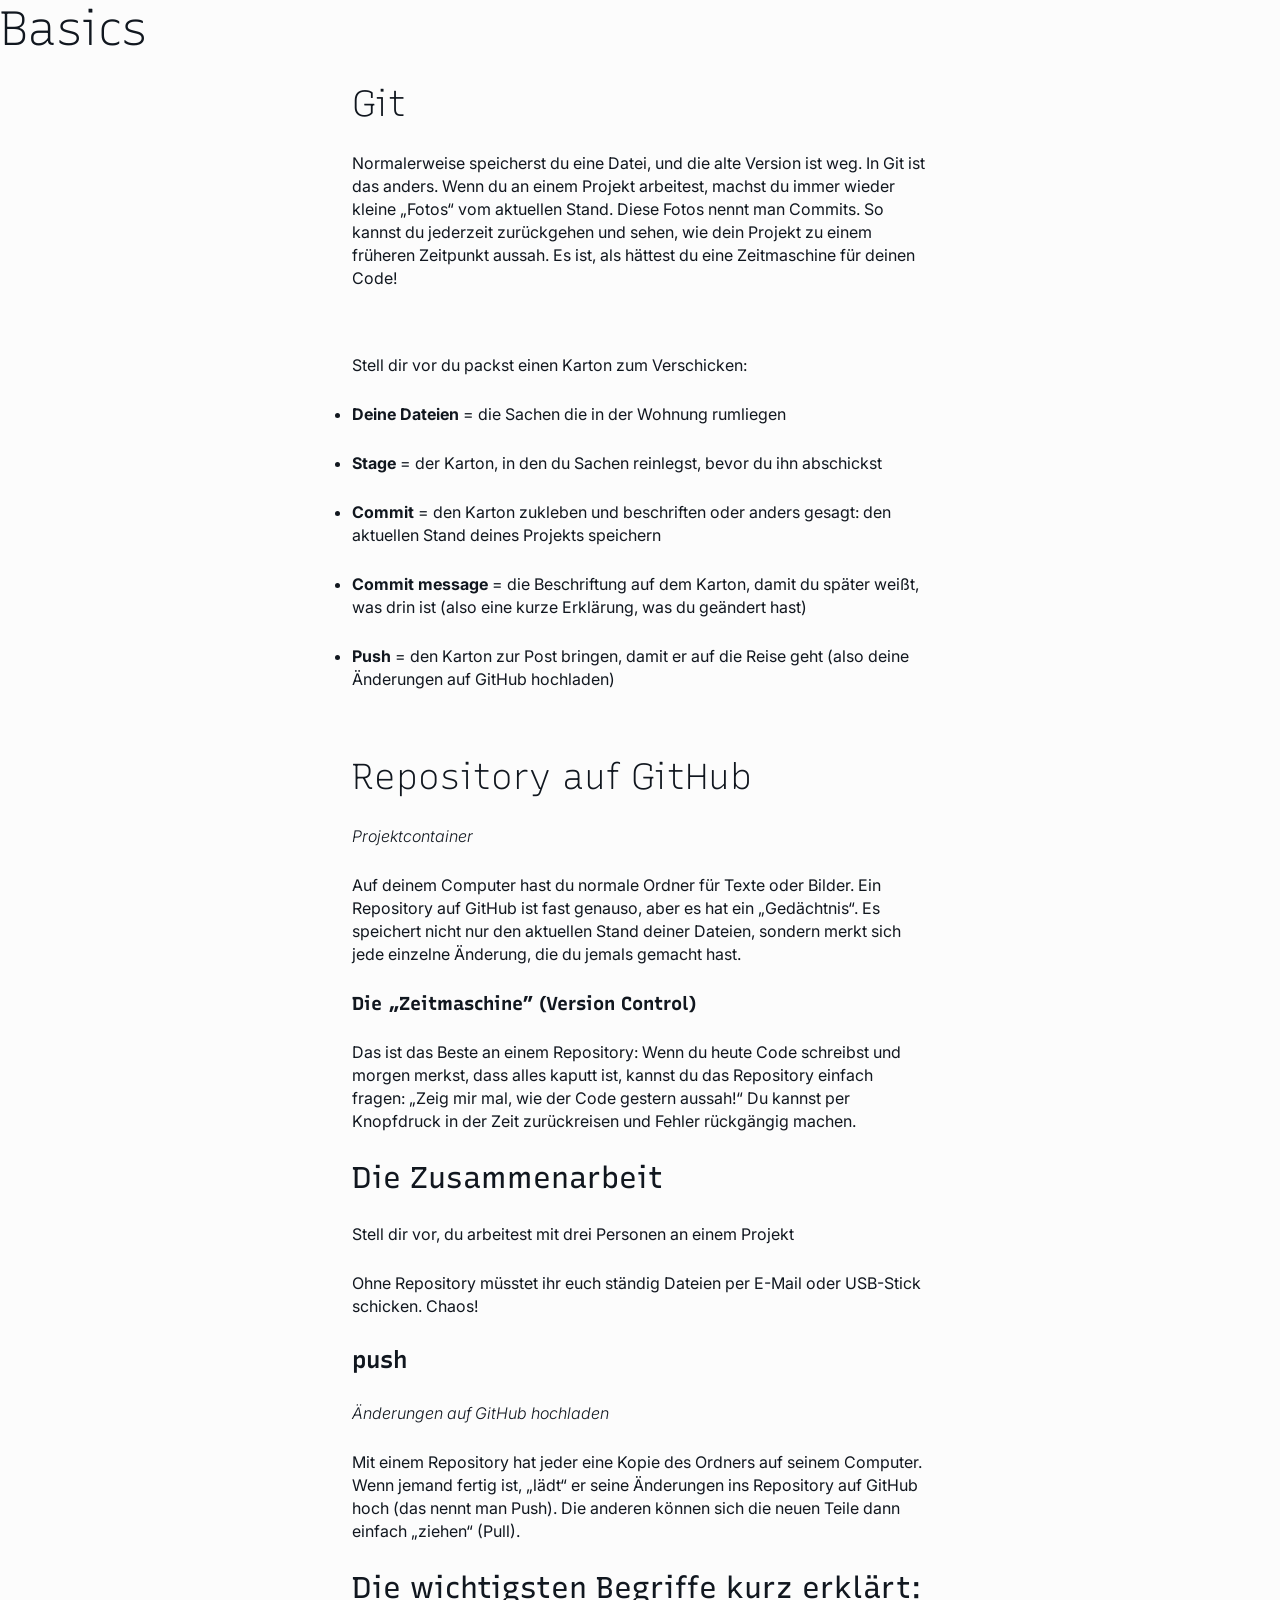
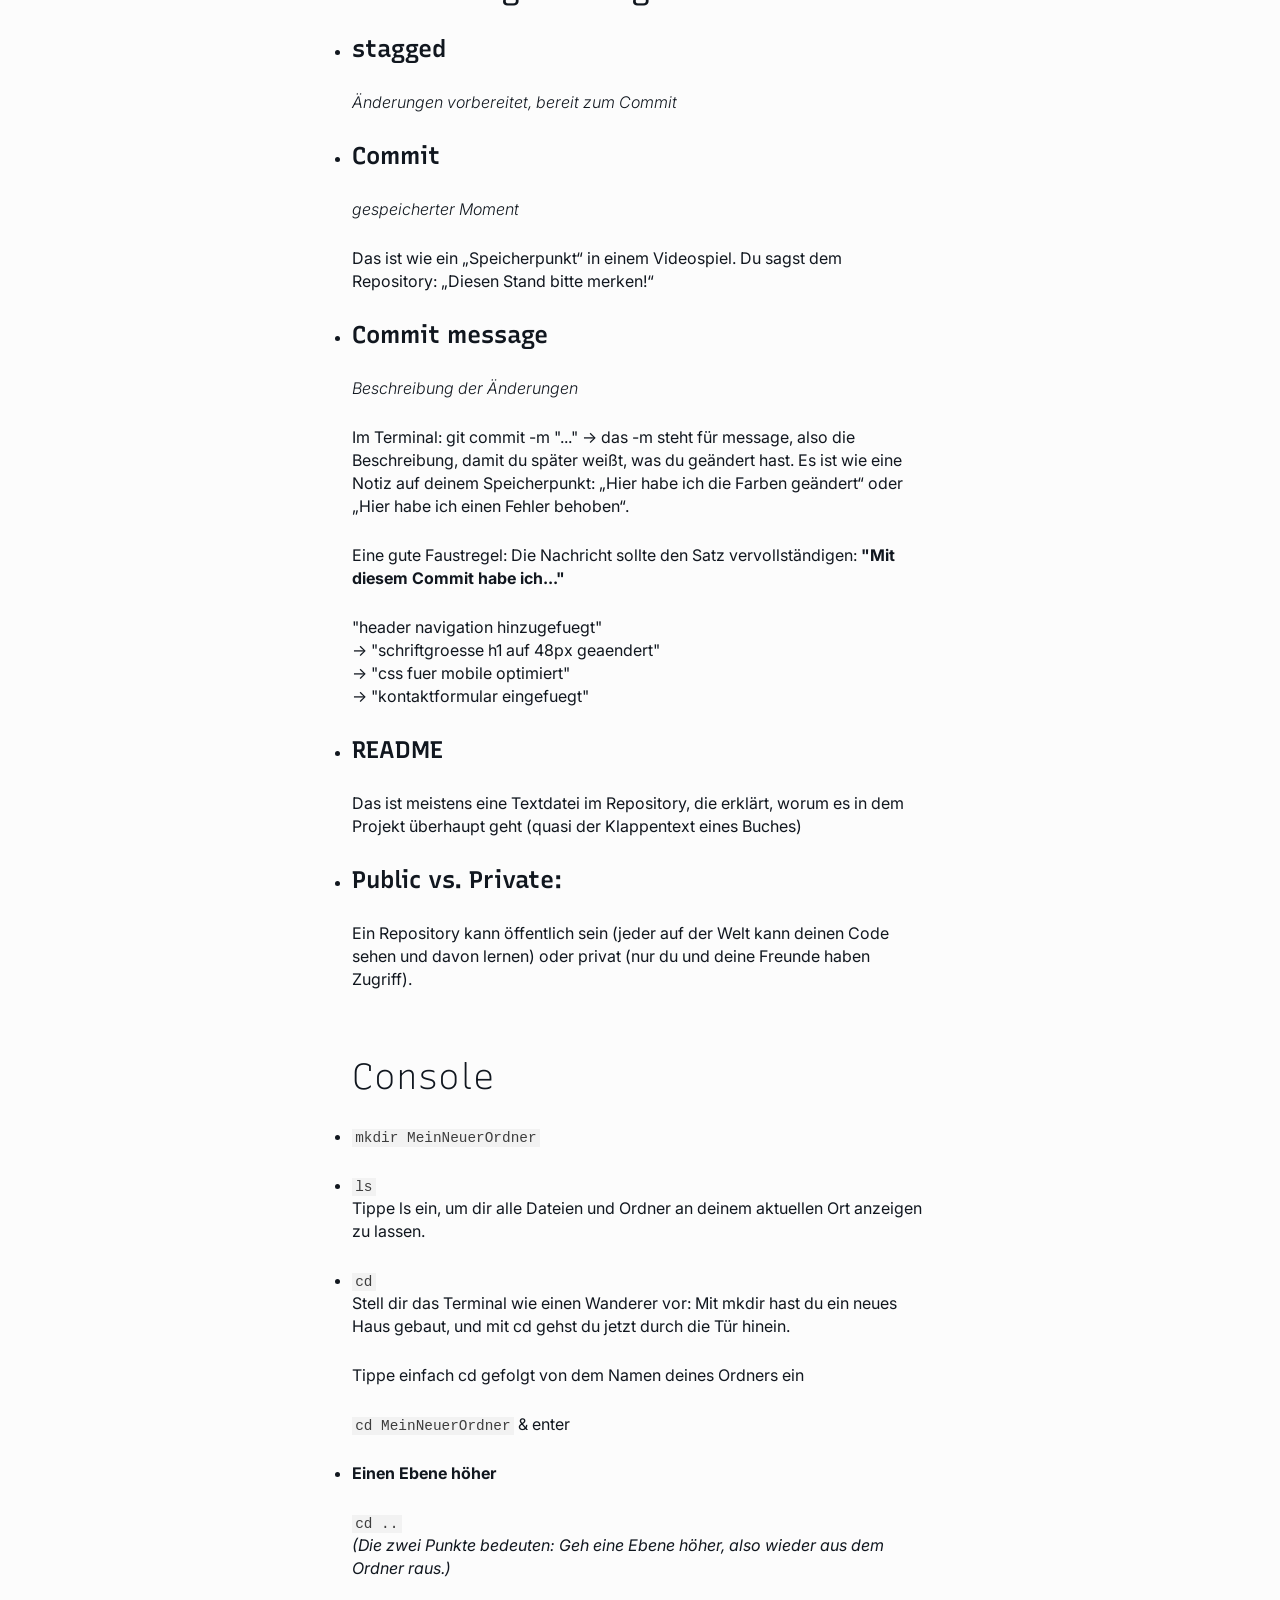
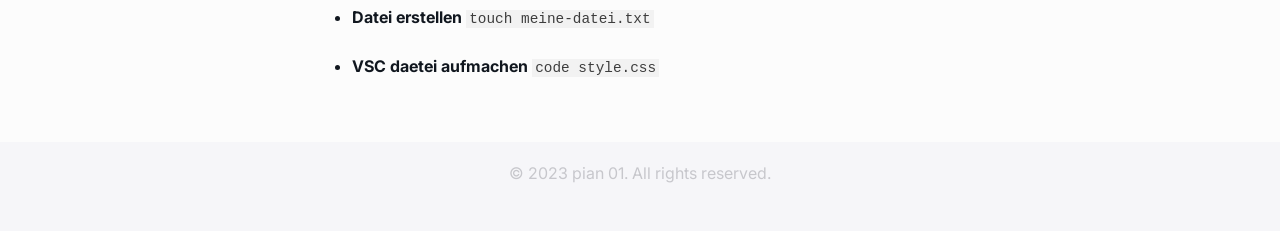
==== commit f2e11e0f: "Update font links for consistency across HTML files and add buttons page" ====
--- a/index.html
+++ b/index.html
@@ -6,7 +6,7 @@
     <title>pian 01</title>
     <link rel="preconnect" href="https://fonts.googleapis.com">
     <link rel="preconnect" href="https://fonts.gstatic.com" crossorigin>
-    <link href="https://fonts.googleapis.com/css2?family=Recursive:wght@300..1000&display=swap" rel="stylesheet">
+    <link href="https://fonts.googleapis.com/css2?family=Recursive:CASL,wght@0..1,300..1000&display=swap" rel="stylesheet">
     <link href="https://fonts.googleapis.com/css2?family=Inter+Tight:ital,wght@0,100..900;1,100..900&display=swap" rel="stylesheet">
     <link href="https://fonts.googleapis.com/css2?family=Inter:ital,opsz,wght@0,14..32,100..900;1,14..32,100..900&display=swap" rel="stylesheet">
     <link rel="stylesheet" href="css/style.css">
--- a/css/style.css
+++ b/css/style.css
@@ -1,14 +1,138 @@
 
 
 :root {
-  --color-bg: #fcfcfc;
-  --color-text: #11171F;
-  --color-text-muted: #6b7280;
-  --color-accent: #FF3F66;
-  
+
+/* PRIMITIVES */
+  --neutral-50: #fcfcfc;
+  --neutral-100: #fcfcfd;
+  --neutral-200: #f6f6f9;
+  --neutral-300: #f2f2f7;
+  --neutral-400: #e5e5ea;
+  --neutral-500: #d1d1d6;
+  --neutral-600: #c7c7cc;
+  --neutral-700: #aeaeb2;
+  --neutral-800: #8e8e93;
+  --neutral-900: #616166;
+  --neutral-950: #313133;
+  --neutral-black: #11171f;
+
+
+  --cherry-punch-50: #fff0f1;
+  --cherry-punch-100: #ffe2e6;
+  --cherry-punch-200: #ffcad3;
+  --cherry-punch-300: #ff9fae;
+  --cherry-punch-400: #ff6984;
+  --cherry-punch-500: #ff3f66;
+  --cherry-punch-600: #ed1148;
+  --cherry-punch-700: #c8083d;
+  --cherry-punch-800: #a8093a;
+  --cherry-punch-900: #8f0c38;
+  --cherry-punch-950: #630827;
+
+
+  --neon-lemon-100: #fdfff5;
+  --neon-lemon-200: #f7ffd6;
+  --neon-lemon-300: #eeffa8;
+  --neon-lemon-400: #e6ff83;
+  --neon-lemon-500: #dfff11;
+  --neon-lemon-600: #c2df00;
+  --neon-lemon-700: #a8c200;
+  --neon-lemon-800: #8da200;
+  --neon-lemon-900: #758700;
+  --neon-lemon-950: #2e3600;
+
+
+--mardigras-50: #fee6ff;
+--mardigras-100: #fcc6fb;
+--mardigras-200: #f9a4f7;
+--mardigras-300: #f480f3;
+--mardigras-400: #ed57ee;
+--mardigras-500: #e502e9;
+--mardigras-600: #b711ba;
+--mardigras-700: #8b148e;
+--mardigras-800: #611363;
+--mardigras-900: #3a0e3c;
+--mardigras-950: #190019;
+
+  --chinese-blue-50:  #ebf1ff;
+  --chinese-blue-100: #d8e2ff;
+  --chinese-blue-200: #b2c5ff;
+  --chinese-blue-300: #88a5fe;
+  --chinese-blue-400: #6387fe;
+  --chinese-blue-500: #3c66fe;
+  --chinese-blue-600: #0452d0;
+  --chinese-blue-700: #024094;
+  --chinese-blue-800: #012f66;
+  --chinese-blue-900: #001b3c;
+  --chinese-blue-950: #001127;
+
+
+
+  --black-a04: rgba(0, 0, 0, 0.04);
+  --black-a75: rgba(0, 0, 0, 0.75);
+
+
+/* SEMANTIC TOKENS */
+
+  --color-bg-page: var(--neutral-50);
+  --color-text: var(--neutral-black);
+  --color-text-muted: var(--neutral-600);
+
+  --color-accent: var(--cherry-punch-500);
+
+  --color-surface: var(--neutral-200);
+  --color-vokabel: var(--purple-500);
+  --color-code-text: var(--black-a75);
+  --color-code-bg: var(--black-a04);
+
+
+--color-text-link-default:  var(--chinese-blue-500);
+--color-text-link-hover:    var(--chinese-blue-600);
+--color-text-link-visited:  var(--chinese-blue-700);
+
+
+--rounded-lg:   8px;
+  --rounded-xl:   12px;
+  --rounded-2xl:  16px;
+
+
+/* action */
+--color-action-primary-default:          var(--cherry-punch-500);
+--color-action-primary-hover:            var(--cherry-punch-600);
+--color-action-primary-pressed:          var(--cherry-punch-700);
+--color-action-primary-focus:            var(--cherry-punch-500);
+--color-action-primary-focus-ring:       var(--cherry-punch-300);
+--color-action-primary-disabled:         var(--neutral-200);
+--color-action-primary-label:            var(--neutral-50);
+--color-action-primary-label-disabled:   var(--neutral-500);
+
+--color-action-secondary-default:        var(--neon-lemon-500);
+--color-action-secondary-hover:          var(--neon-lemon-600);
+--color-action-secondary-pressed:        var(--neon-lemon-700);
+--color-action-secondary-focus:          var(--neon-lemon-500);
+--color-action-secondary-focus-ring:     var(--neon-lemon-700);
+--color-action-secondary-disabled:       var(--neutral-200);
+--color-action-secondary-label:          var(--mardigras-700);
+--color-action-secondary-label-disabled: var(--neutral-500);
+
+
+  /* typography primitives */
+  --font-family-sans: 'Inter', sans-serif;
+
   --font-heading: 'Recursive', sans-serif;
   --font-display: 'Inter Tight', sans-serif;
 
+
+  --font-size-sm: 14px;
+  --font-size-md: 16px;
+
+  --line-height-sm: 16px;
+  --line-height-md: 20px;
+
+  --font-weight-medium: 500;
+  --font-weight-semibold: 600;
+
+  
   --heading-lg-size: 48px;
   --heading-lg-line-height: 1.167;
   --heading-lg-letter-spacing: -0.0121em;
@@ -46,8 +170,8 @@
     box-sizing: border-box;
 }
 body{
-    font-family: -apple-system, BlinkMacSystemFont, avenir next, avenir, segoe ui, helvetica neue, Adwaita Sans, Cantarell, Ubuntu, roboto, noto, helvetica, arial, sans-serif;
-    background-color: var(--color-bg);
+    font-family: var(--font-body);
+    background-color: var(--color-bg-page);
     color: var(--color-text);
 }
 
@@ -99,11 +223,12 @@
     font-size: var(--body-md-size);
     line-height: var(--body-md-line-height);
     font-weight: var(--fw-regular);
-    margin-bottom: 1em;
+    margin-bottom: 1.625rem;
 }
 
 h1, h2, h3, h4, h5, h6 {
     font-family: var(--font-heading);
+     margin-bottom: 1.625rem;
 }
 
 .heading-lg {
@@ -158,6 +283,7 @@
 .fw-light     { font-weight: var(--fw-light); }
 .fw-regular   { font-weight: var(--fw-regular); }
 .fw-medium    { font-weight: var(--fw-medium); }
+.fw-semibold  { font-weight: var(--fw-semibold); }
 .fw-bold      { font-weight: var(--fw-bold); }
 .fw-extrabold { font-weight: var(--fw-extrabold); }
 .fw-black     { font-weight: var(--fw-black); }
@@ -170,24 +296,147 @@
     margin: 0 auto;
     margin-bottom: 4rem;
 }
+
+.btn {
+    display: inline-flex;
+    align-items: center;
+    justify-content: center;
+    border: none;
+    cursor: pointer;
+    white-space: nowrap;
+    font-family: var(--font-family-sans);
+    transition: background-color 120ms ease, outline-color 120ms ease;
+}
+
+.btn-primary {
+    background-color: var(--color-action-primary-default);
+    color: var(--color-action-primary-label);
+    outline: 2px solid transparent;
+    outline-offset: 2px;
+}
+
+.btn-secondary {
+    background-color: var(--color-action-secondary-default);
+    color: var(--color-action-secondary-label);
+    outline: 2px solid transparent;
+    outline-offset: 2px;
+}
+
+.btn-sm {
+  font-size: var(--font-size-sm);
+  line-height: var(--line-height-sm);
+  font-weight: var(--font-weight-semibold);
+  padding: 8px 12px;
+  border-radius: var(--radius-lg);
+}
+
+.btn-md,
+.btn-lg {
+  font-size: var(--font-size-md);
+  line-height: var(--line-height-md);
+  font-weight: var(--font-weight-medium);
+  border-radius: var(--rounded-xl);
+}
+
+.btn-md { padding: 12px 24px; }
+.btn-lg { padding: 16px 32px; }
+
+
+.btn-primary:hover {
+  background-color: var(--color-action-primary-hover);
+}
+
+.btn-primary:active {
+  background-color: var(--color-action-primary-pressed);
+}
+
+.btn-primary:focus-visible {
+  background-color: var(--color-action-primary-focus);
+  outline-color: var(--color-action-primary-focus-ring);
+}
+
+.btn-secondary:hover {
+  background-color: var(--color-action-secondary-hover);
+}
+
+.btn-secondary:active {
+  background-color: var(--color-action-secondary-pressed);
+}
+
+.btn-secondary:focus-visible {
+  background-color: var(--color-action-secondary-focus);
+  outline-color: var(--color-action-secondary-focus-ring);
+}
+
+.btn-primary:disabled {
+  background-color: var(--color-action-primary-disabled);
+  color: var(--color-action-primary-label-disabled);
+  cursor: not-allowed;
+}
+
+.btn-secondary:disabled {
+  background-color: var(--color-action-secondary-disabled);
+  color: var(--color-action-secondary-label-disabled);
+  cursor: not-allowed;
+}
+
+
+
+
+
+.link-cta {
+  display: inline-flex;
+  align-items: center;
+  gap: var(--spacing-2); /* 8px — gap between text and chevron */
+  font-family: var(--font-family-sans);
+  font-size: var(--font-size-md);
+  font-weight: var(--font-weight-semibold);
+  color: var(--color-text-link-default);
+  text-decoration: underline;
+  text-decoration-color: var(--color-text-link-default);
+  text-underline-offset: 3px;
+  text-decoration-thickness: 1px;
+  cursor: pointer;
+}
+
+.link-cta:hover {
+  color: var(--color-text-link-hover);
+  text-decoration-color: var(--color-text-link-hover);
+}
+
+.link-cta:visited {
+  color: var(--color-text-link-visited);
+}
+
+
+
+
 footer{
     text-align: center;
     padding: 20px;
-    background-color: #f8f8f8;
-    color: #333;
+    background-color: var(--color-surface);
+    color: var(--color-text-muted);
     font-size: 16px;
 }
 
+aside {
+    background-color: var(--color-surface);
+    padding: 1rem 2rem;
+    margin-bottom: 2rem;
+}
+
 code {
-    background-color: #f0f0f0;
-    color: #d63384;
-    padding: 0.1em 0.4em;
-    border-radius: 3px;
+    display: inline-block;
+    font-size: 0.9em;
+    line-height: 1;
+    color: var(--color-code-text);
+    padding: 0.1rem 0.2rem;
+    background-color: var(--color-code-bg);
 }
 
 .vokabel{
     font-size: 16px;
-    color: #b200ff;
+    color: var(--color-vokabel);
     font-weight: var(--fw-light);
     /* font-family: Georgia, 'Times New Roman', Times, serif; */
     font-style: italic;
